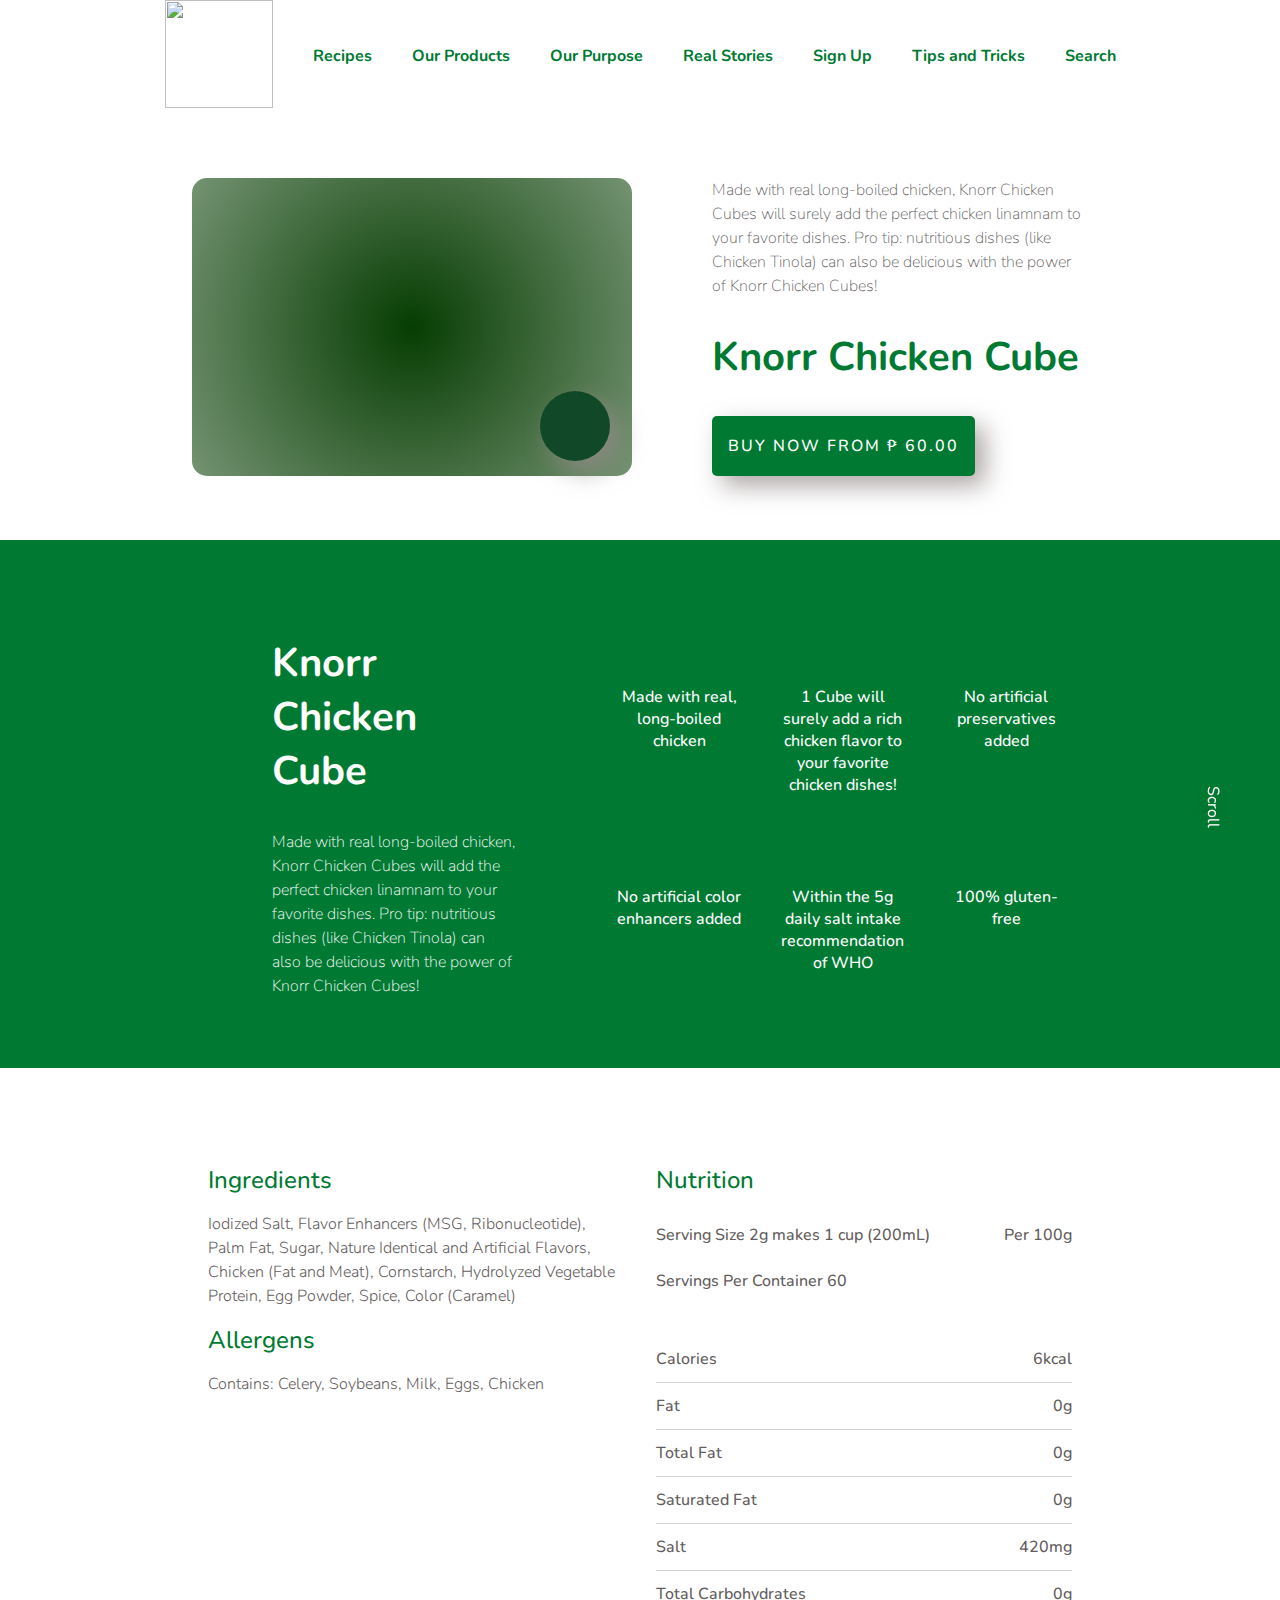
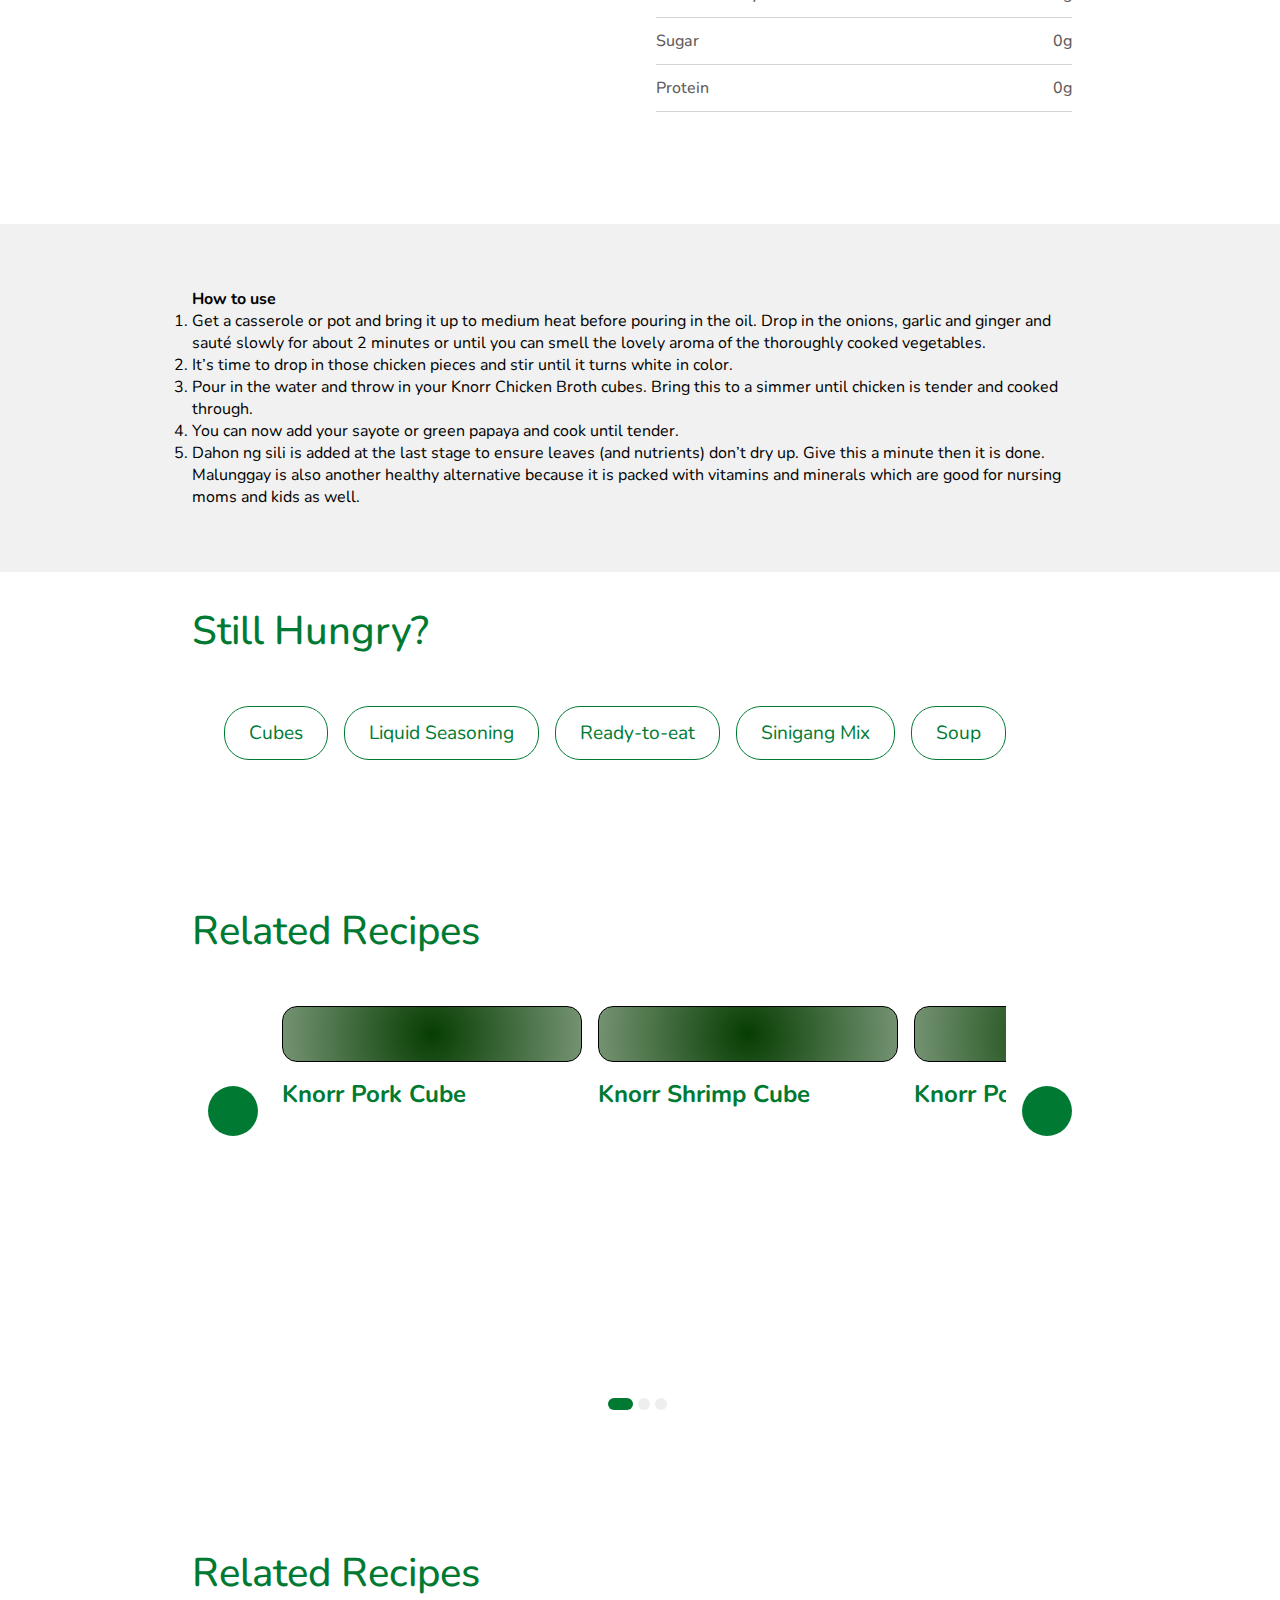
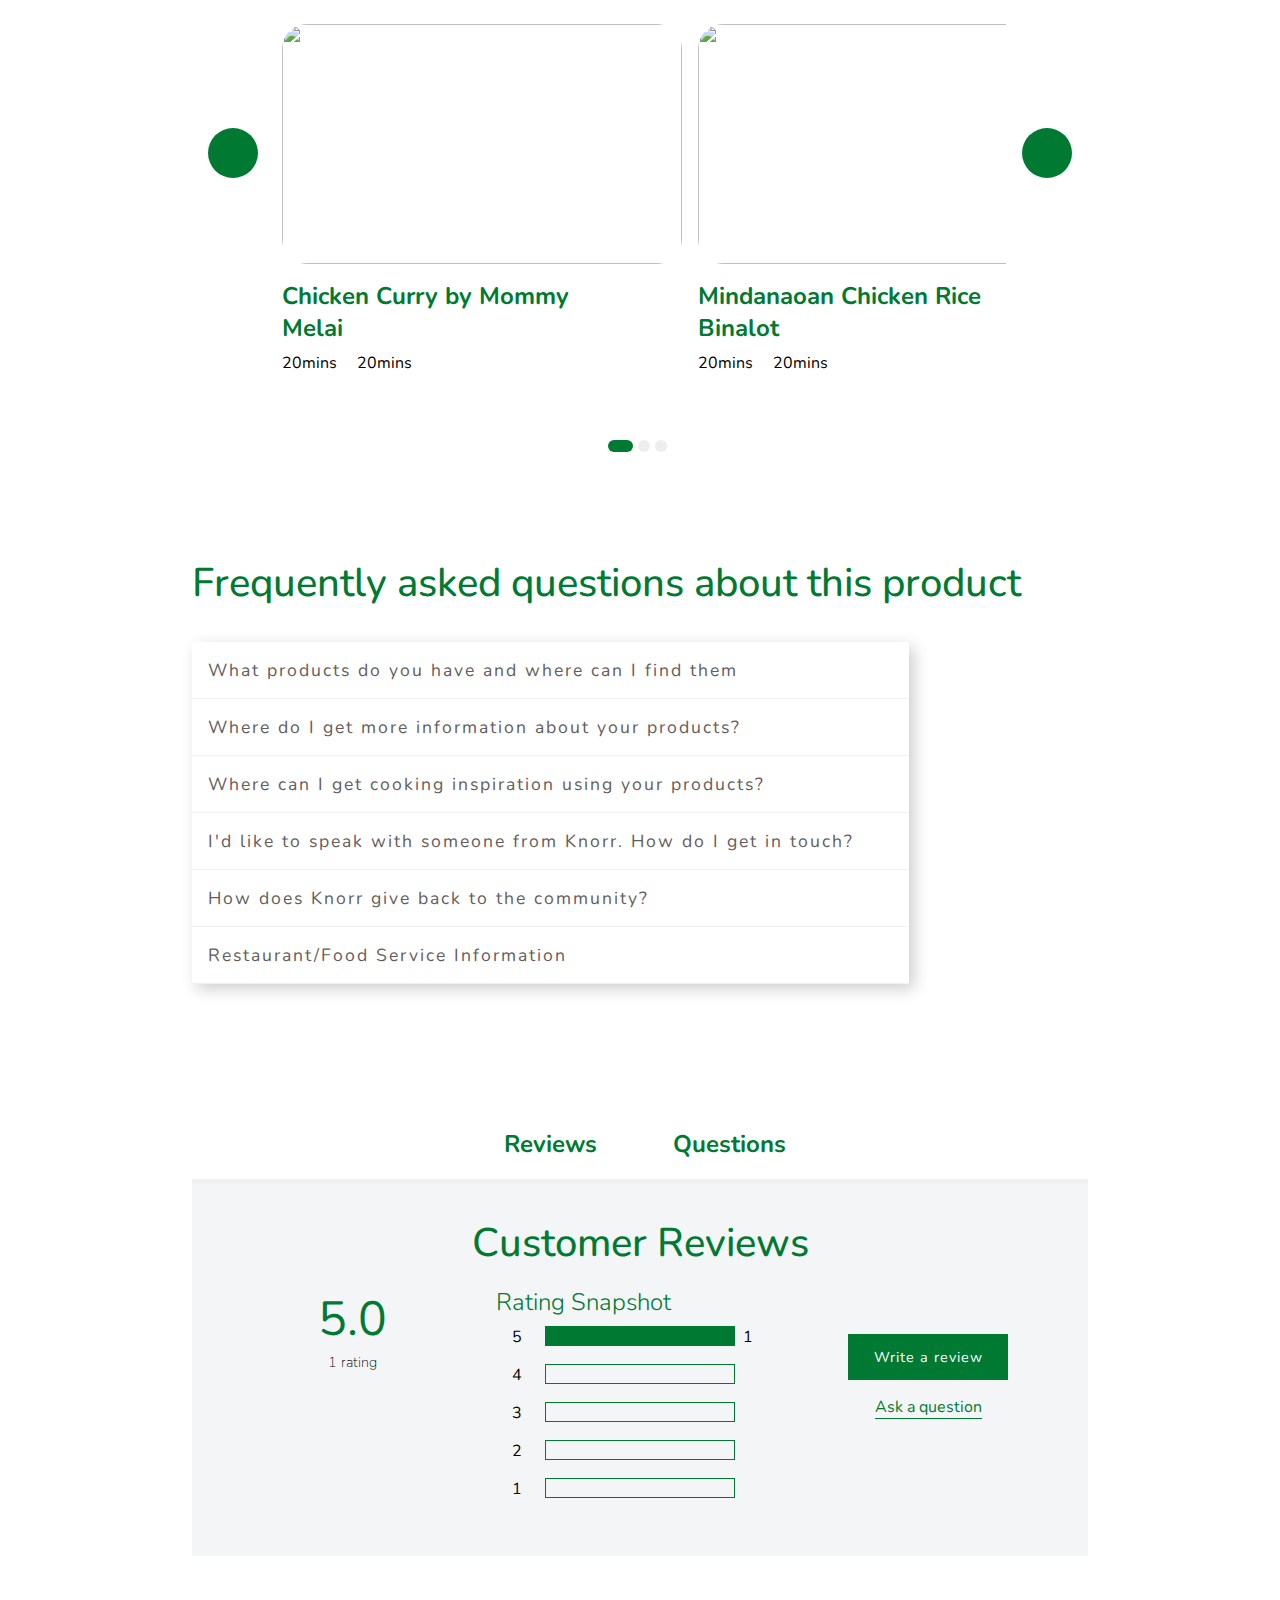
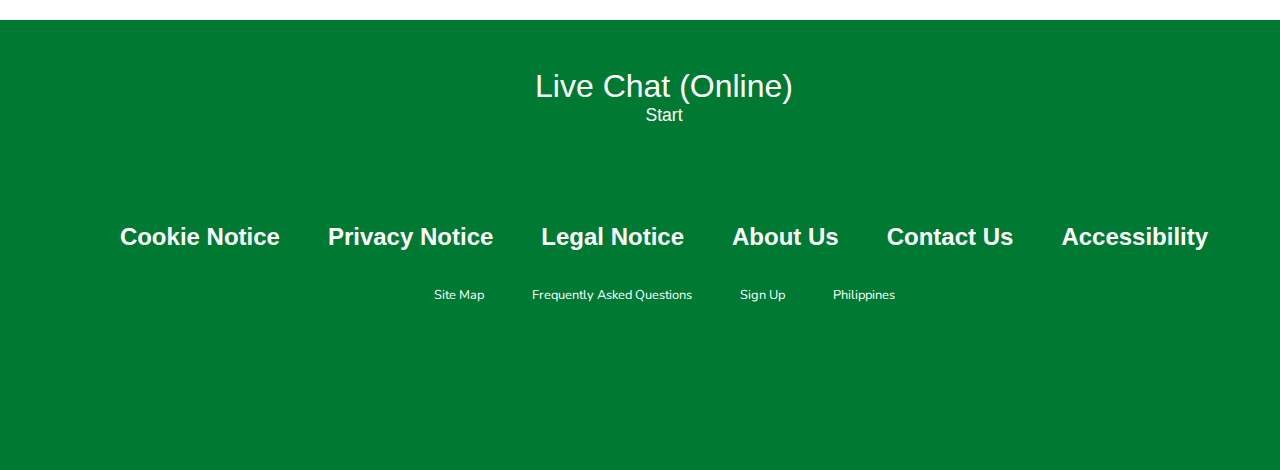
==== Knorr-Website/pages/product-detail.html @ 88bb6879 "Created the knorr chicken cube product detail page" ====
<!DOCTYPE html>
<html lang="en">
    <head>
        <meta charset="UTF-8">
        <meta http-equiv="X-UA-Compatible" content="IE=edge">
        <meta name="viewport" content="width=device-width, initial-scale=1.0">
        <title>Knorr | Home</title>
    
        <!-- Google Fonts -->
        <link rel="preconnect" href="https://fonts.googleapis.com">
        <link rel="preconnect" href="https://fonts.gstatic.com" crossorigin>
        <!-- <link href="https://fonts.googleapis.com/css2?family=Comfortaa:wght@300;400;500;600;700&display=swap" rel="stylesheet">
        <link href="https://fonts.googleapis.com/css2?family=Mitr:wght@200;300;400;500;600;700&display=swap" rel="stylesheet"> -->
        <link href="https://fonts.googleapis.com/css2?family=Nunito:ital,wght@0,200;0,300;0,400;0,500;0,600;0,700;0,800;0,900;0,1000;1,200;1,300;1,400;1,500;1,600;1,700;1,800;1,900;1,1000&display=swap" rel="stylesheet">
        <!-- Font Awesome -->
        <link rel="stylesheet", href="https://cdnjs.cloudflare.com/ajax/libs/font-awesome/6.2.0/css/all.min.css", integrity="sha512-xh6O/CkQoPOWDdYTDqeRdPCVd1SpvCA9XXcUnZS2FmJNp1coAFzvtCN9BmamE+4aHK8yyUHUSCcJHgXloTyT2A==", crossorigin="anonymous", referrerpolicy="no-referrer">
        <!-- Main CSS -->
        <link rel="stylesheet" href="../assets/css/index.css">
    </head>
<body>
    <div class="global-navigation-wrapper">
        <div class="global-nav">
            <div class="">
                <a href="./index.html">
                <img class="global-nav__logo" src="../assets/images/knorr-logo.webp" alt="">
            </a>
            </div>
            <nav class="nav nav--green" id="nav">
                <ul class="nav__list">
                    <li class="nav__item"><a class="nav__link" href="#">Recipes <i class="fa fa-caret-down"></i></a>
                        <ul class="nav__list nav__list--sub">
                            <li class="nav__item nav__item--sub"><a class="nav__link" href="#">All Recipes</a></li>
                            <li class="nav__item nav__item--sub"><a class="nav__link" href="#">Ingredients</a></li>
                            <li class="nav__item nav__item--sub"><a class="nav__link" href="#">Cuisines</a></li>
                            <li class="nav__item nav__item--sub"><a class="nav__link" href="#">Time of Day</a></li>
                            <li class="nav__item nav__item--sub"><a class="nav__link" href="#">Meal Plans</a></li>
                        </ul>
                    </li>

                    <li class="nav__item"><a class="nav__link" href="./product.html">Our Products</a></li>
                    <li class="nav__item"><a class="nav__link" href="#">Our Purpose</a></li>
                    <li class="nav__item"><a class="nav__link" href="#">Real Stories</a></li>
                    <li class="nav__item"><a class="nav__link" href="#">Sign Up</a></li>
                    <li class="nav__item"><a class="nav__link" href="#">Tips and Tricks</a></li>
                    <li class="nav__item"><a class="nav__link" href="#">Search <i class="fas fa-search"></i></a></li>
                </ul>
            </nav>
        </div>
    </div>


    <div class="section">

        <div class="section__body">

            <div class="product-detail-container">
                <div class="product-detail__img-wrapper">
                    <img class="product-detail__img" src="../assets/images/products/chicken-cubes.webp" alt="">
                    
                    <div class="product-detail__icon-wrapper">
                        <i class="product-detail__icon fa fa-share"></i>
                    </div>
                </div>
    
                <div class="product-detail__details">
                    <p class="product-detail__description">Made with real long-boiled chicken, Knorr Chicken Cubes will surely add the perfect chicken linamnam to your favorite dishes. Pro tip: nutritious dishes (like Chicken Tinola) can also be delicious with the power of Knorr Chicken Cubes!</p>
                    <h3 class="product-detail__title product-detail__title--green">Knorr Chicken Cube</h3>
                    <button class="product-detail__buy">Buy Now from ₱ 60.00</button>
                </div>
            </div>

        </div>

    </div>


    <div class="section section--green">
        <div class="section__body">

            <div class="product-detail-container product-detail-container--green">
                <div class="product-detail__details">
                    <h3 class="product-detail__title">Knorr Chicken Cube</h3>
                    <p class="product-detail__description product-detail__description--white">Made with real long-boiled chicken, Knorr Chicken Cubes will add the perfect chicken linamnam to your favorite dishes. Pro tip: nutritious dishes (like Chicken Tinola) can also be delicious with the power of Knorr Chicken Cubes!</p>
                </div>

                <div class="product-detail__details--more">
                    <div class="product-detail__icon-card-container">

                        <div class="icon-card">
                            <div class="icon-card__icon-wrapper">
                                <i class="icon-card__icon fa fa-share"></i>
                            </div>
                            <div class="icon-card__description-wrapper">
                                <p class="icon-card__description">Made with real, long-boiled chicken</p>
                            </div>
                        </div>

                        <div class="icon-card">
                            <div class="icon-card__icon-wrapper">
                                <i class="icon-card__icon fa fa-share"></i>
                            </div>
                            <div class="icon-card__description-wrapper">
                                <p class="icon-card__description">1 Cube will surely add a rich chicken flavor to your favorite chicken dishes!</p>
                            </div>
                        </div>

                        <div class="icon-card">
                            <div class="icon-card__icon-wrapper">
                                <i class="icon-card__icon fa fa-share"></i>
                            </div>
                            <div class="icon-card__description-wrapper">
                                <p class="icon-card__description">No artificial preservatives added</p>
                            </div>
                        </div>

                    </div>


                    <div class="product-detail__icon-card-container">

                        <div class="icon-card">
                            <div class="icon-card__icon-wrapper">
                                <i class="icon-card__icon fa fa-share"></i>
                            </div>
                            <div class="icon-card__description-wrapper">
                                <p class="icon-card__description">No artificial color enhancers added</p>
                            </div>
                        </div>

                        <div class="icon-card">
                            <div class="icon-card__icon-wrapper">
                                <i class="icon-card__icon fa fa-share"></i>
                            </div>
                            <div class="icon-card__description-wrapper">
                                <p class="icon-card__description">Within the 5g daily salt intake recommendation of WHO</p>
                            </div>
                        </div>

                        <div class="icon-card">
                            <div class="icon-card__icon-wrapper">
                                <i class="icon-card__icon fa fa-share"></i>
                            </div>
                            <div class="icon-card__description-wrapper">
                                <p class="icon-card__description">100% gluten-free</p>
                            </div>
                        </div>

                    </div>
                </div>
            </div>

        </div>
    </div>


    <div class="section">
        <div class="section__body">
            <div class="product-detail-container">
                <div class="product-detail__nutrition">

                    <div class="nutrition-card">
                        <h4 class="nutrition-card__title">Ingredients</h4>
                        <p class="nutrition-card__description">
                            Iodized Salt, Flavor Enhancers (MSG, Ribonucleotide), Palm Fat, Sugar, Nature Identical and Artificial Flavors, Chicken (Fat and Meat), Cornstarch, Hydrolyzed Vegetable Protein, Egg Powder, Spice, Color (Caramel)
                        </p>
                      
                    </div>

                    <div class="nutrition-card">
                        <h4 class="nutrition-card__title">Allergens</h4>
                        <p class="nutrition-card__description">Contains: Celery, Soybeans, Milk, Eggs, Chicken</p>
                    </div>

                </div>

                <div class="product-detail__nutrition">
                    <h4 class="nutrition-table__title">Nutrition</h4>
                    <div class="nutrition-table">
                        <div class="row">
                            <div class="row__name">Serving Size 2g makes 1 cup (200mL)</div>
                            <div class="row__value">Per 100g</div>
                        </div>
                        <div class="row">
                            <div class="row__name">Servings Per Container 60</div>
                            <div class="row__value"></div>
                        </div>
                    </div>

                    <div class="nutrition-table nutrition-table--bordered">
                        <div class="row">
                            <div class="row__name">Calories</div>
                            <div class="row__value">6kcal</div>
                        </div>
                        <div class="row">
                            <div class="row__name">Fat</div>
                            <div class="row__value">0g</div>
                        </div>
                        <div class="row">
                            <div class="row__name">Total Fat</div>
                            <div class="row__value">0g</div>
                        </div>
                        <div class="row">
                            <div class="row__name">Saturated Fat</div>
                            <div class="row__value">0g</div>
                        </div>
                        <div class="row">
                            <div class="row__name">Salt</div>
                            <div class="row__value">420mg</div>
                        </div>
                        <div class="row">
                            <div class="row__name">Total Carbohydrates</div>
                            <div class="row__value">0g</div>
                        </div>
                        <div class="row">
                            <div class="row__name">Sugar</div>
                            <div class="row__value">0g</div>
                        </div>
                        <div class="row">
                            <div class="row__name">Protein</div>
                            <div class="row__value">0g</div>
                        </div>
                    </div>
                </div>
            </div>
        </div>
    </div>


    <div class="section section--gray">
        <div class="section__body">
            <div class="list-container">
                <h4 class="list__title">How to use</h4>
                <ol class="list__menu">
                    <li class="list__item">
                        <p>Get a casserole or pot and bring it up to medium heat before pouring in the oil. Drop in the onions, garlic and ginger and sauté slowly for about 2 minutes or until you can smell the lovely aroma of the thoroughly cooked vegetables.</p>
                    </li>
                    <li class="list__item"><p>It’s time to drop in those chicken pieces and stir until it turns white in color.</p></li>
                    <li class="list__item"><p>Pour in the water and throw in your Knorr Chicken Broth cubes. Bring this to a simmer until chicken is tender and cooked through.</p></li>
                    <li class="list__item"><p>You can now add your sayote or green papaya and cook until tender.</p></li>
                    <li class="list__item"><p> Dahon ng sili is added at the last stage to ensure leaves (and nutrients) don’t dry up. Give this a minute then it is done. Malunggay is also another healthy alternative because it is packed with vitamins and minerals which are good for nursing moms and kids as well.</p></li>
                </ol>
            </div>
        </div>
    </div>

    <div class="section">
        <h4 class="section__sub-title">Still Hungry?</h4>
        <div class="section__body">
            <div class="tag-container">
                <a class="tag" href="">Cubes</a>
                <a class="tag" href="">Liquid Seasoning</a>
                <a class="tag" href="">Ready-to-eat</a>
                <a class="tag" href="">Sinigang Mix</a>
                <a class="tag" href="">Soup</a>
            </div>
        </div>
    </div>




    <div class="section">
        <div class="section__body">
            <h3 class="section__sub-title">Related Recipes</h3>

            <div class="carousel">
                <div class="carousel__wrapper">
                    <div class="carousel__nav"> <button><i class="fa fa-angle-left"></i></button> </div>
                    <div class="carousel__body">

                        <div class="card card--product">
                            <div class="card--product__head">
                                <img class="card--product__img" src="../assets/images/products/pork-cubes.webp" alt="">
                            </div>
        
                            <div class="card__body">
                                <h4 class="card__title">Knorr Pork Cube</h4>
                            </div>
                        </div>

                        <div class="card card--product">
                            <div class="card--product__head">
                                <img class="card--product__img" src="../assets/images/products/shrimp-cubes.webp" alt="">
                            </div>
        
                            <div class="card__body">
                                <h4 class="card__title">Knorr Shrimp Cube</h4>
                            </div>
                        </div>


                        <div class="card card--product">
                            <div class="card--product__head">
                                <img class="card--product__img" src="../assets/images/products/beef-cubes.webp" alt="">
                            </div>
        
                            <div class="card__body">
                                <h4 class="card__title">Knorr Pork Cube</h4>
                            </div>
                        </div>

                        <div class="card card--product">
                            <div class="card--product__head">
                                <img class="card--product__img" src="../assets/images/products/pork-cubes.webp" alt="">
                            </div>
        
                            <div class="card__body">
                                <h4 class="card__title">Knorr Beef Cube</h4>
                            </div>
                        </div>

                        <div class="card card--product">
                            <div class="card--product__head">
                                <img class="card--product__img" src="../assets/images/products/sinigang-sampaloc.webp" alt="">
                            </div>
        
                            <div class="card__body">
                                <h4 class="card__title">Knorr Pork Cube</h4>
                            </div>
                        </div>

                        

                        


    
                    </div>
                    <div class="carousel__nav"> <button><i class="fa fa-angle-right"></i></button> </div>
                </div>
                <div class="carousel__indicator">
                    <span class="circle circle--active"></span>
                    <span class="circle"></span>
                    <span class="circle"></span>
                </div>
            </div>
        </div>
    </div>


    <div class="section">
        <div class="section__body">
            <h3 class="section__sub-title">Related Recipes</h3>

            <div class="carousel">
                <div class="carousel__wrapper">
                    <div class="carousel__nav"> <button><i class="fa fa-angle-left"></i></button> </div>
                    <div class="carousel__body">
    
                        <div class="card">
                            <div class="card__head">
                                <img class="card__img" src="../assets/images/recipes/curry.webp" alt="">
                            </div>
                            <div class="card__body">
                                <h4 class="card__title">Chicken Curry by Mommy Melai</h4>
                                <div class="card__info">
                                    <span class="card__spn"><i class="fa fa-regular fa-clock"></i> 20mins</span>
                                    <span class="card__spn"><i class="fa fa-regular fa-clock"></i> 20mins</span>
                                </div>
                            </div>
                        </div>

                        <div class="card">
                            <div class="card__head">
                                <img class="card__img" src="../assets/images/recipes/chicken-rice-binalot.webp" alt="">
                            </div>
                            <div class="card__body">
                                <h4 class="card__title">Mindanaoan Chicken Rice Binalot</h4>
                                <div class="card__info">
                                    <span class="card__spn"><i class="fa fa-regular fa-clock"></i> 20mins</span>
                                    <span class="card__spn"><i class="fa fa-regular fa-clock"></i> 20mins</span>
                                </div>
                            </div>
                        </div>

                        <div class="card">
                            <div class="card__head">
                                <img class="card__img" src="../assets/images/recipes/chicken-karekare.webp" alt="">
                            </div>
                            <div class="card__body">
                                <h4 class="card__title">Coconut Chicken Kare-Kare</h4>
                                <div class="card__info">
                                    <span class="card__spn"><i class="fa fa-regular fa-clock"></i> 20mins</span>
                                    <span class="card__spn"><i class="fa fa-regular fa-clock"></i> 20mins</span>
                                </div>
                            </div>
                        </div>

                        <div class="card">
                            <div class="card__head">
                                <img class="card__img" src="../assets/images/recipes/spicy-tinola.webp" alt="">
                            </div>
                            <div class="card__body">
                                <h4 class="card__title">Spicy Tinola</h4>
                                <div class="card__info">
                                    <span class="card__spn"><i class="fa fa-regular fa-clock"></i> 20mins</span>
                                    <span class="card__spn"><i class="fa fa-regular fa-clock"></i> 20mins</span>
                                </div>
                            </div>
                        </div>
    
                    </div>
                    <div class="carousel__nav"> <button><i class="fa fa-angle-right"></i></button> </div>
                </div>
                <div class="carousel__indicator">
                    <span class="circle circle--active"></span>
                    <span class="circle"></span>
                    <span class="circle"></span>
                </div>
            </div>
        </div>
    </div>


    <div class="section">
        <h4 class="section__sub-title">Frequently asked questions about this product</h3>
        <div class="section__body">

            <div class="accordion-wrapper">

                <div class="accordion">
                    <div class="accordion__item">
                        <button class="accordion__button">
                            <span class="opener accordion__label">What products do you have and where can I find them</span>
                            <span class="opener accordion__icon"><i class=" fa fa-angle-right"></i></span>
                        </button>
                        <div class="accordion__panel">
                            <p class="accordion__text">Knorr has been helping moms cook the most delicious dishes for the family for over 50 years, with different products that have become part of Filipino tradition. Our products (Knorr Broth Cubes, Knorr Sinigang Mix, Knorr Soups, Knorr Liquid Seasoning, and Knorr Hot Meals) are widely distributed nationwide and should be available in stores nearest you.</p>
                        </div>
                    </div>

                    <div class="accordion__item">
                        <button class="accordion__button">
                            <span class="opener accordion__label">Where do I get more information about your products?</span>
                            <span class="opener accordion__icon"><i class=" fa fa-angle-right"></i></span>
                        </button>
                        <div class="accordion__panel">
                            <p class="accordion__text">You may visit Knorr Products to learn more about our products and how we make them.</p>
                        </div>
                    </div>

                    <div class="accordion__item">
                        <button class="accordion__button">
                            <span class="opener accordion__label">Where can I get cooking inspiration using your products?</span>
                            <span class="opener accordion__icon"><i class=" fa fa-angle-right"></i></span>
                        </button>
                        <div class="accordion__panel">
                            <p class="accordion__text">
                                We are happy to share with you over 1,000 recipes, made more delicious with Knorr, accessible through our Recipes page.</p>
                        </div>
                    </div>

                    <div class="accordion__item">
                        <button class="accordion__button">
                            <span class="opener accordion__label">I'd like to speak with someone from Knorr. How do I get in touch?</span>
                            <span class="opener accordion__icon"><i class=" fa fa-angle-right"></i></span>
                        </button>
                        <div class="accordion__panel">
                            <p class="accordion__text">
                                You may chat with us through our official Facebook page (facebook.com/KnorrPhilippines) or you may send us a message through our website. Should you wish to speak with our customer service representatives, you may call the Knorr Consumer Engagement Center at (02)8588-8800 or toll-free 1-800-10-564-7258.</p>
                        </div>
                    </div>

                    <div class="accordion__item">
                        <button class="accordion__button">
                            <span class="opener accordion__label">How does Knorr give back to the community?</span>
                            <span class="opener accordion__icon"><i class=" fa fa-angle-right"></i></span>
                        </button>
                        <div class="accordion__panel">
                            <p class="accordion__text">Knorr believes that every child should be given the chance to reach their fullpotential. However, the lack of access to a proper and balanced diet can hinder their chances. With that, for over 20 years, the Knorr Lutong Nanay Nutrition Program has been educating communities about nutrition. For more details, you may visit Lutong Nanay</p>
                        </div>
                    </div>

                    <div class="accordion__item">
                        <button class="accordion__button">
                            <span class="opener accordion__label">Restaurant/Food Service Information</span>
                            <span class="opener accordion__icon"><i class=" fa fa-angle-right"></i></span>
                        </button>
                        <div class="accordion__panel">
                            <p class="accordion__text">Restaurant and food service business owners may contact Unilever Food Solutions for more information.</p>
                        </div>
                    </div>

                </div>

            </div>

        </div>
    </div>

    <div class="section">

        <div class="section__body">

            <div class="tab-wrapper">

                <div class="tabs">
                    <div class="tab__head">
                        <button class="tab__button" onclick="showPanel(0)">Reviews</button>
                        <button class="tab__button" onclick="showPanel(1)">Questions</button>
                    </div>
                    <div class="tab__body">
                        <div class="tab__panel tab__panel--review tab__panel--active">
                            <h3 class="tab__panel__title">Customer Reviews</h3>
                            <div class="tab__panel--review__row">
                                <div class="tab__panel--review__col">
                                    <div class="review-rating">
                                        <span class="review-rating__number">5.0</span>
                                            <div class="review-rating__stars">
                                                <i class="fa fa-star"></i>
                                                <i class="fa fa-star"></i>
                                                <i class="fa fa-star"></i>
                                                <i class="fa fa-star"></i>
                                                <i class="fa fa-star"></i>
                                            </div>
                                        <span class="review-rating__count">1 rating</span>
                                    </div>
                                </div>

                                <div class="tab__panel--review__col">
                                    <div class="rating-snapshot">
                                        <h3 class="rating-snapshot__title">Rating Snapshot</h3>
                                        <div class="rating-snapshot__row">
                                            <span class="rating-snapshot__label">5 <i class="fa fa-star"></i></span>
                                            <div class="rating-snapshot__bar">
                                                <div class="rating-snapshot__fill rating-snapshot__fill--100"></div>
                                            </div>
                                            <span class="rating-snapshot__value">1</span>
                                        </div>

                                        <div class="rating-snapshot__row">
                                            <span class="rating-snapshot__label">4 <i class="fa fa-star"></i></span>
                                            <div class="rating-snapshot__bar">
                                                <div class="rating-snapshot__fill"></div>
                                            </div>
                                            <span class="rating-snapshot__value"></span>
                                        </div>

                                        <div class="rating-snapshot__row">
                                            <span class="rating-snapshot__label">3 <i class="fa fa-star"></i></span>
                                            <div class="rating-snapshot__bar">
                                                <div class="rating-snapshot__fill"></div>
                                            </div>
                                            <span class="rating-snapshot__value"></span>
                                        </div>

                                        <div class="rating-snapshot__row">
                                            <span class="rating-snapshot__label">2 <i class="fa fa-star"></i></span>
                                            <div class="rating-snapshot__bar">
                                                <div class="rating-snapshot__fill"></div>
                                            </div>
                                            <span class="rating-snapshot__value"></span>
                                        </div>

                                        <div class="rating-snapshot__row">
                                            <span class="rating-snapshot__label">1 <i class="fa fa-star"></i></span>
                                            <div class="rating-snapshot__bar">
                                                <div class="rating-snapshot__fill"></div>
                                            </div>
                                            <span class="rating-snapshot__value"></span>
                                        </div>
                                    </div>
                                </div>

                                <div class="tab__panel--review__col">
                                    <div class="review-btn-group">
                                        <button class="review-btn">Write a review</button>
                                        <a class="review-link"href="">Ask a question</a>
                                    </div>
                                </div>
                            </div>
                        </div>

                        <div class="tab__panel ">
                            <h3 class="tab__panel__title">Be the first to ask a Question</h3>
                            <div class="tab__panel--review__col">
                                <div class="review-btn-group">
                                    <button class="review-btn">Write a review</button>
                                    <a class="review-link"href="">Ask a question</a>
                                </div>
                            </div>
                        </div>
                    </div>
                </div>
                
            </div>

        </div>
    </div>



    
    




        <a class="scroll" href="#nav"><i class="fa fa-arrow-left"></i> <span>Scroll</span></a>
  

    <footer class="footer">
        <div class="footer__container">
            <ul class="list list--chat">
                <li class="list__item"><a class="list__link" href="">Live Chat (Online)</i></a></li>
                <li class="list__item"><a class="list__link start" href="">Start</a></li>

            </ul>
            <ul class="list list--social">
                <li class="list__item"><a class="list__link" href=""><i class="fa-brands fa-facebook"></i></a></li>
                <li class="list__item"><a class="list__link" href=""><i class="fa-brands fa-twitter"></i></a></li>
                <li class="list__item"><a class="list__link" href=""><i class="fa-brands fa-instagram"></i></a></li>
            </ul>

            <ul class="list list--notice">
                <li class="list__item"><a class="list__link" href="">Cookie Notice</a></li>
                <li class="list__item"><a class="list__link" href="">Privacy Notice</a></li>
                <li class="list__item"><a class="list__link" href="">Legal Notice</a></li>
                <li class="list__item"><a class="list__link" href="">About Us</a></li>
                <li class="list__item"><a class="list__link" href="">Contact Us</a></li>
                <li class="list__item"><a class="list__link" href="">Accessibility</a></li>
            </ul>

            <ul class="list list--others">
                <li class="list__item"><a class="list__link" href="">Site Map</a></li>
                <li class="list__item"><a class="list__link" href="">Frequently Asked Questions</a></li>
                <li class="list__item"><a class="list__link" href="">Sign Up</a></li>
                <li class="list__item"><a class="list__link" href="">Philippines <i class="fa fa-external-link-alt"></i></a></li>
            </ul>
        </div>
    </footer>

    <div class="review-modal">
        <div class="review-modal__container">
            <div class="review-modal__head">
                <h3 class="review-modal__title">Tells us what you think</h3>
                <button class="review-modal__close"><i class="fa fa-close"></i></button>
            </div>

            <div class="review-modal__body">

                <div class="review-modal__row">
                    <div class="review-modal__col">
                        <h4 class="review-modal__name">Knorr Chicken Cube</h4>
                        <img class="review-modal__img" src="../assets/images/products/chicken-cubes.webp" alt="">
                    </div>

                    <div class="review-modal__col">

                            <div class="review-modal__form-control review-modal__form-control--col">
                                <label for="">Your Nickname</label>
                                <input type="text">
                            </div>

                            <div class="review-modal__form-control review-modal__form-control--col">
                                <label for="">Your Email</label>
                                <input type="text">
                            </div>

          
                    </div>
                </div>

                <div class="review-modal__row">
                    <div class="review-modal__col">

                        <div class="review-modal__form-control">
                            <label for="">Review Title</label>
                            <input type="text">
                        </div>

                        <div class="review-modal__form-control">
                            <label for="">Your Review</label>
                            <textarea name="" id="" cols="30" rows="10"></textarea>
                        </div>

                        <div class="review-modal__form-control">
                            <label for="">Add Photo</label>
                            <input type="file">
                        </div>
      
                    </div>
                </div>

                <div class="review-modal__row">
                    <div class="review-modal__col">
                        <div class="terms">
                            <input type="checkbox">
                            <label class="terms__text"for="">Yes I agree to the terms and condition</label>
                            <p class="terms__text">Please read our Privacy and Cookie notices to understand how we use your personal data.
                            
                            </p>
                            <p class="terms__text">    I confirm that I am over 18 years old.</p>
                        </div>
                        

                        <button class="review-modal__submit">Submit Review</button>
                    </div>
                </div>

            </div>
        </div>
    </div>
    
    <script src="./js/product/carousel.js"></script>
    <script src="../assets/js/components/product-detail/faqs.js"></script>
    <script src="../assets/js/components/product-detail/tabs.js"></script>
    <script src="../assets/js/components/product-detail/review-modal.js"></script>
</body>
</html>
---- Knorr-Website/assets/css/index.css ----
* {
  -webkit-box-sizing: border-box;
          box-sizing: border-box;
  padding: 0;
  margin: 0;
  font-family: 'Nunito', sans-serif;
}

html {
  scroll-behavior: smooth;
}

.section {
  width: 100%;
  padding: 2rem 15vw 2rem 15vw;
  display: -webkit-box;
  display: -ms-flexbox;
  display: flex;
  -webkit-box-orient: vertical;
  -webkit-box-direction: normal;
      -ms-flex-direction: column;
          flex-direction: column;
  -webkit-box-pack: start;
      -ms-flex-pack: start;
          justify-content: flex-start;
  -webkit-box-align: start;
      -ms-flex-align: start;
          align-items: flex-start;
}

.section--centered {
  -webkit-box-pack: center;
      -ms-flex-pack: center;
          justify-content: center;
  -webkit-box-align: center;
      -ms-flex-align: center;
          align-items: center;
}

.section--green {
  background-color: #007a33;
}

.section--gray {
  background-color: #f1f1f1;
}

.section__title {
  color: #007a33;
  font-size: 3rem;
  font-weight: bolder;
  padding: 1rem 0;
}

.section__sub-title {
  font-weight: 500;
  color: #007a33;
  font-size: 2.5rem;
}

.section__description {
  padding: .5rem 0;
  color: #645d5d;
}

.section__search {
  margin: 1em 0;
  display: -webkit-box;
  display: -ms-flexbox;
  display: flex;
  -webkit-box-shadow: 5px;
          box-shadow: 5px;
  width: 40%;
  -webkit-box-shadow: 10px 10px 25px 0px rgba(148, 138, 138, 0.75);
          box-shadow: 10px 10px 25px 0px rgba(148, 138, 138, 0.75);
  border-radius: 5px;
}

.section__search:has(input) {
  border: 5px solid black;
}

.section__search .icon {
  padding: 1.2rem;
  font-size: 2rem;
}

.section__search .icon--left {
  color: #ffcf76;
  background-color: #ffffff;
  border-radius: 5px;
}

.section__search .icon--right {
  color: #ffffff;
  background-color: #007a33;
  border-radius: 0 5px 5px 0;
}

.section__search input {
  width: 100%;
  border: none;
  font-size: 1.5rem;
  padding: 1rem;
  outline: none;
}

.section__search input:focus {
  -webkit-box-shadow: 10px 10px 25px 0px rgba(74, 204, 87, 0.75);
          box-shadow: 10px 10px 25px 0px rgba(74, 204, 87, 0.75);
}

.section__body {
  width: 100%;
  height: 100%;
  padding: 2rem 0;
  display: -webkit-box;
  display: -ms-flexbox;
  display: flex;
  -ms-flex-wrap: wrap;
      flex-wrap: wrap;
  -webkit-box-orient: horizontal;
  -webkit-box-direction: normal;
      -ms-flex-direction: row;
          flex-direction: row;
  -webkit-box-pack: inherit;
      -ms-flex-pack: inherit;
          justify-content: inherit;
  -webkit-box-align: inherit;
      -ms-flex-align: inherit;
          align-items: inherit;
}

.global-nav {
  display: -webkit-box;
  display: -ms-flexbox;
  display: flex;
  -webkit-box-pack: center;
      -ms-flex-pack: center;
          justify-content: center;
  -webkit-box-align: center;
      -ms-flex-align: center;
          align-items: center;
}

.global-nav__logo {
  width: 108px;
  height: 108px;
}

.nav {
  z-index: 999;
  color: #ffffff;
}

.nav--green {
  color: #007a33;
}

.nav__list {
  display: -webkit-box;
  display: -ms-flexbox;
  display: flex;
  list-style-type: none;
}

.nav__list--sub {
  opacity: 0;
  visibility: hidden;
  -webkit-transition: all 0.4s ease;
  transition: all 0.4s ease;
  display: block;
  background-color: #007a33;
  border: 1px solid #007a33;
  position: absolute;
  margin-top: 1rem;
  margin-left: -1.5rem;
  padding: 1.5rem;
  border-radius: 5px;
}

.nav__item {
  font-weight: bold;
  margin-left: 2.5rem;
  border-bottom: 2px solid transparent;
}

.nav__item:hover > ul {
  opacity: 1;
  visibility: visible;
}

.nav__item:hover > a > i {
  -webkit-transition: all 1s;
  transition: all 1s;
  -webkit-transform: rotate(-180deg);
          transform: rotate(-180deg);
}

.nav__item--sub {
  color: #ffffff;
  margin-top: 1rem;
  margin-left: 0;
}

.nav__link {
  text-decoration: none;
  color: inherit;
  font-size: 1rem;
  line-height: 1.5rem;
}

.nav__link:hover {
  border-bottom: 2px solid #ffffff;
}

.footer {
  height: 50vh;
  background-color: #007a33;
}

.footer__container {
  display: -webkit-box;
  display: -ms-flexbox;
  display: flex;
  -webkit-box-orient: vertical;
  -webkit-box-direction: normal;
      -ms-flex-direction: column;
          flex-direction: column;
  -webkit-box-pack: center;
      -ms-flex-pack: center;
          justify-content: center;
}

.footer__container .list {
  display: -webkit-box;
  display: -ms-flexbox;
  display: flex;
  -webkit-box-orient: horizontal;
  -webkit-box-direction: normal;
      -ms-flex-direction: row;
          flex-direction: row;
  -webkit-box-pack: center;
      -ms-flex-pack: center;
          justify-content: center;
  padding: 1rem 1rem;
}

.footer__container .list .list__item {
  list-style-type: none;
  margin-left: 3rem;
}

.footer__container .list .list__link {
  color: #ffffff;
  text-decoration: none;
}

.footer__container .list--chat {
  padding: 3rem 1rem;
  -webkit-box-orient: vertical;
  -webkit-box-direction: normal;
      -ms-flex-direction: column;
          flex-direction: column;
  -webkit-box-align: center;
      -ms-flex-align: center;
          align-items: center;
}

.footer__container .list--chat .list__link {
  font-family: 'Mitr', sans-serif;
  font-size: 2rem;
  font-weight: 500;
}

.footer__container .list--chat .list__link.start {
  font-size: 1.1rem;
  font-weight: 300;
}

.footer__container .list--social .list__link {
  font-size: 3rem;
}

.footer__container .list--notice .list__link {
  font-family: 'Gill Sans', 'Gill Sans MT', Calibri, 'Trebuchet MS', sans-serif;
  font-size: 1.5rem;
  font-weight: 600;
}

.footer__container .list--others .list__link {
  font-size: .8rem;
}

.scroll {
  text-decoration: none;
  z-index: 99;
  position: fixed;
  bottom: 10%;
  right: 3%;
  -webkit-transform: rotate(90deg);
          transform: rotate(90deg);
  display: -webkit-box;
  display: -ms-flexbox;
  display: flex;
  color: #ffffff;
  text-shadow: 1px 1px 2px #007a33, 0 0 1em #007a33;
}

.scroll i {
  -webkit-transition: all .2s ease-in;
  transition: all .2s ease-in;
}

.scroll span {
  margin-left: 1rem;
}

.scroll:hover {
  cursor: pointer;
}

.scroll:hover > i {
  -webkit-transform: scale(1.5);
          transform: scale(1.5);
}

.hero {
  height: 80vh;
  background-color: #007a33;
  background-image: url("../images/knorr-bg1.webp");
  background-size: cover;
  background-position: center;
}

.hero__overlay {
  height: 100%;
  width: 100%;
  background: #46a647;
  background: -webkit-gradient(linear, left bottom, left top, from(rgba(70, 166, 71, 0)), color-stop(52%, rgba(223, 177, 177, 0)), to(#063d02));
  background: linear-gradient(0deg, rgba(70, 166, 71, 0) 0%, rgba(223, 177, 177, 0) 52%, #063d02 100%);
}

.page-listing-card {
  position: relative;
  margin-right: 1em;
  -webkit-box-flex: 1;
      -ms-flex-positive: 1;
          flex-grow: 1;
  width: 15vw;
}

.page-listing-card__img {
  border-radius: 10% 10% 0% 0%;
  width: 100%;
  height: 100%;
}

.page-listing-card__title {
  position: absolute;
  bottom: 0;
  left: 0;
  padding: 0 0 1em 1em;
  color: #ffffff;
}

.recipe-card-gallery {
  height: 100%;
  width: 100%;
  display: -webkit-box;
  display: -ms-flexbox;
  display: flex;
  -ms-flex-wrap: wrap;
      flex-wrap: wrap;
}

.recipe-card-gallery .recipe-card {
  margin-right: 1em;
  -webkit-box-shadow: 0 4px 8px 0 rgba(0, 0, 0, 0.2);
          box-shadow: 0 4px 8px 0 rgba(0, 0, 0, 0.2);
  width: 15vw;
  -webkit-box-flex: 1;
      -ms-flex: 1;
          flex: 1;
  height: auto;
  color: green;
}

.recipe-card-gallery .recipe-card--green {
  background: #063d02;
  background: radial-gradient(circle, #063d02 0%, rgba(6, 61, 2, 0.55646) 100%);
  color: #ffffff;
}

.recipe-card-gallery .recipe-card__head {
  width: 100%;
  height: 60%;
}

.recipe-card-gallery .recipe-card__head--green {
  padding: 1rem 1.5rem;
  padding-top: 2rem;
  height: 75%;
}

.recipe-card-gallery .recipe-card__img {
  width: 100%;
  height: 100%;
}

.recipe-card-gallery .recipe-card__body {
  height: 40%;
  width: 100%;
  padding: 1rem .5rem 0 1rem;
}

.recipe-card-gallery .recipe-card__title {
  font-weight: 500;
  color: inherit;
  font-size: 1.4rem;
  line-height: 1.4rem;
  height: 20%;
}

.recipe-card-gallery .recipe-card__info {
  padding-top: 1.5rem;
  height: 20%;
  margin-top: 1em;
  color: #645d5d;
}

.recipe-card-gallery .recipe-card__info :not(:first-child) {
  margin-left: 1em;
}

.section-story {
  display: -webkit-box;
  display: -ms-flexbox;
  display: flex;
  -webkit-box-orient: vertical;
  -webkit-box-direction: normal;
      -ms-flex-direction: column;
          flex-direction: column;
  -webkit-box-pack: center;
      -ms-flex-pack: center;
          justify-content: center;
  -webkit-box-align: center;
      -ms-flex-align: center;
          align-items: center;
  padding-bottom: 2rem;
}

.section-story__cta {
  width: 100%;
  border: 0;
  margin-top: .5rem;
  -webkit-box-shadow: 10px 10px 25px 0px rgba(148, 138, 138, 0.75);
          box-shadow: 10px 10px 25px 0px rgba(148, 138, 138, 0.75);
  padding: 1rem 2.5rem;
  font-size: 1rem;
  background-color: #007a33;
  color: #ffffff;
}

.section-story__title {
  margin: 2rem 0;
  color: #007a33;
  font-size: 3rem;
  padding: 0.5rem 1rem;
  border-bottom: 3px solid #007a33;
  padding-bottom: .5rem;
}

.section-story__description {
  display: -webkit-box;
  display: -ms-flexbox;
  display: flex;
  -webkit-box-orient: vertical;
  -webkit-box-direction: normal;
      -ms-flex-direction: column;
          flex-direction: column;
  -webkit-box-pack: center;
      -ms-flex-pack: center;
          justify-content: center;
  padding: 0 .5rem 3rem .5rem;
  -webkit-box-align: center;
      -ms-flex-align: center;
          align-items: center;
}

.section-story__description span {
  display: block;
}

.story-card-gallery {
  margin-top: 7rem;
  display: -webkit-box;
  display: -ms-flexbox;
  display: flex;
  -webkit-box-orient: vertical;
  -webkit-box-direction: normal;
      -ms-flex-direction: column;
          flex-direction: column;
}

.story-card-gallery .row {
  display: -webkit-box;
  display: -ms-flexbox;
  display: flex;
}

.story-card-gallery .row .col {
  margin-right: 2rem;
}

.story-card-gallery .row .col .story-card {
  height: 30vw;
  width: 30vw;
  position: relative;
  -webkit-box-shadow: 10px 10px 25px 0px rgba(148, 138, 138, 0.75);
          box-shadow: 10px 10px 25px 0px rgba(148, 138, 138, 0.75);
}

.story-card-gallery .row .col .story-card__img {
  height: 100%;
  width: 100%;
}

.story-card-gallery .row .col .story-card__title {
  color: #ffffff;
  font-size: 1rem;
  background-color: green;
  padding: 1rem;
  border-radius: 5px;
}

.story-card-gallery .row .col .story-card__body {
  position: absolute;
  bottom: 0;
  left: 0;
  padding: 1rem;
}

.story-card-gallery .row .col .story-card--left {
  margin-bottom: 25%;
  margin-top: -25%;
}

.story-card-gallery .row .col .story-card--last {
  position: relative;
  background-color: #ffffff;
}

.story-card-gallery .row .col .story-card--last .story-card__body {
  position: absolute;
  left: 50%;
  top: 50%;
  -webkit-transform: translate(-50%, -50%);
          transform: translate(-50%, -50%);
}

.story-card-gallery .row .col .story-card--right {
  margin-top: 25%;
}

.section-movement {
  background-color: #ffffff;
  color: #ffffff;
  width: 100%;
  padding-bottom: 2rem;
}

.hero-movement {
  position: relative;
  height: 70vh;
}

.hero-movement__overlay {
  position: absolute;
  top: 0;
  left: 0;
  z-index: 1;
  height: 100%;
  width: 100%;
  background: white;
  background: -webkit-gradient(linear, left bottom, left top, from(rgba(255, 255, 255, 0)), color-stop(52%, rgba(223, 177, 177, 0)), to(rgba(26, 164, 27, 0.713323)));
  background: linear-gradient(0deg, rgba(255, 255, 255, 0) 0%, rgba(223, 177, 177, 0) 52%, rgba(26, 164, 27, 0.713323) 100%);
}

.hero-movement__body {
  z-index: 2;
  position: absolute;
  top: 45%;
  left: 50%;
  -webkit-transform: translate(-50%, -50%);
          transform: translate(-50%, -50%);
  width: 90%;
  padding: 2rem 2rem;
  display: -webkit-box;
  display: -ms-flexbox;
  display: flex;
  -webkit-box-orient: vertical;
  -webkit-box-direction: normal;
      -ms-flex-direction: column;
          flex-direction: column;
  -webkit-box-align: center;
      -ms-flex-align: center;
          align-items: center;
  -webkit-box-pack: center;
      -ms-flex-pack: center;
          justify-content: center;
}

.hero-movement__title {
  padding: 2rem 5rem;
  font-size: 3.5rem;
  font-weight: bold;
}

.hero-movement__description {
  margin-top: .5rem;
  width: 70%;
  font-size: 1.1rem;
  text-align: center;
}

.hero-movement__img {
  padding: .5rem .5rem 0 .5rem;
  height: 100%;
  width: 100%;
  -webkit-filter: blur(8px);
          filter: blur(8px);
}

.hero-movement__cta {
  border: 0;
  margin-top: 2rem;
  -webkit-box-shadow: 10px 10px 25px 0px rgba(148, 138, 138, 0.75);
          box-shadow: 10px 10px 25px 0px rgba(148, 138, 138, 0.75);
  padding: 1.5rem 2.5rem;
  letter-spacing: 2px;
  font-weight: 900;
  font-size: 1rem;
  background-color: #007a33;
  color: #ffffff;
}

.section-nutri {
  padding: 1rem 0;
}

.hero-nutri {
  display: -webkit-box;
  display: -ms-flexbox;
  display: flex;
  -webkit-box-orient: vertical;
  -webkit-box-direction: normal;
      -ms-flex-direction: column;
          flex-direction: column;
  -webkit-box-align: center;
      -ms-flex-align: center;
          align-items: center;
  -webkit-box-pack: center;
      -ms-flex-pack: center;
          justify-content: center;
}

.hero-nutri__head {
  display: -webkit-box;
  display: -ms-flexbox;
  display: flex;
  -webkit-box-orient: vertical;
  -webkit-box-direction: normal;
      -ms-flex-direction: column;
          flex-direction: column;
  -webkit-box-pack: center;
      -ms-flex-pack: center;
          justify-content: center;
  -webkit-box-align: center;
      -ms-flex-align: center;
          align-items: center;
  padding: 1rem 20vw;
}

.hero-nutri__title {
  color: #007a33;
  font-size: 3rem;
  padding: 0.5rem 1rem;
  text-align: center;
}

.hero-nutri__description {
  padding: 0.5rem;
}

.hero-nutri__body {
  position: relative;
  width: 100%;
  background-color: #007a33;
}

.hero-nutri__body__overlay {
  height: 100%;
  width: 100%;
  position: absolute;
  top: 0;
  left: 0;
  background: #063d02;
  background: -webkit-gradient(linear, left bottom, left top, from(#063d02), color-stop(52%, rgba(223, 177, 177, 0)), to(rgba(6, 61, 2, 0)));
  background: linear-gradient(0deg, #063d02 0%, rgba(223, 177, 177, 0) 52%, rgba(6, 61, 2, 0) 100%);
}

.hero-nutri__img {
  width: 100%;
}

.section-product {
  margin-top: 3rem;
  margin-bottom: 3rem;
  display: -webkit-box;
  display: -ms-flexbox;
  display: flex;
  -webkit-box-orient: vertical;
  -webkit-box-direction: normal;
      -ms-flex-direction: column;
          flex-direction: column;
  -webkit-box-align: center;
      -ms-flex-align: center;
          align-items: center;
}

.section-product__title {
  color: #007a33;
  font-size: 3rem;
  text-align: center;
  border-bottom: 3px solid #007a33;
  padding-bottom: .5rem;
}

.product-card-container--flex::-webkit-scrollbar {
  display: none;
}

.product-card-container {
  width: 100%;
  height: 100%;
  display: -webkit-box;
  display: -ms-flexbox;
  display: flex;
  -webkit-box-pack: start;
      -ms-flex-pack: start;
          justify-content: flex-start;
  -webkit-box-align: start;
      -ms-flex-align: start;
          align-items: flex-start;
}

.product-card-container--flex {
  overflow-x: auto;
  scroll-behavior: smooth;
  padding: 2rem 0;
}

.product-card-container .product-card {
  margin-right: 1rem;
  width: 300px;
  height: 500px;
  display: -webkit-box;
  display: -ms-flexbox;
  display: flex;
  -webkit-box-orient: vertical;
  -webkit-box-direction: normal;
      -ms-flex-direction: column;
          flex-direction: column;
  -webkit-box-pack: center;
      -ms-flex-pack: center;
          justify-content: center;
  -webkit-box-align: center;
      -ms-flex-align: center;
          align-items: center;
}

.product-card-container .product-card--flex {
  -webkit-box-flex: 0;
      -ms-flex: 0 0 auto;
          flex: 0 0 auto;
}

.product-card-container .product-card__head {
  margin-top: 1.5rem;
  width: 100%;
  height: 60%;
  border-radius: 15px;
  background: #063d02;
  background: radial-gradient(circle, #063d02 0%, rgba(6, 61, 2, 0.55646) 100%);
  padding: 1rem 1.5rem 1rem 1.5rem;
  border: 1px solid black;
  -webkit-transition: all .5s;
  transition: all .5s;
}

.product-card-container .product-card__head:hover {
  -webkit-transition: all .5s;
  transition: all .5s;
  margin-top: 0;
  margin-bottom: 1.5rem;
}

.product-card-container .product-card__head--full {
  padding: 0;
}

.product-card-container .product-card__img {
  width: 100%;
}

.product-card-container .product-card__img--full {
  height: 100%;
  width: 100%;
  -o-object-fit: cover;
     object-fit: cover;
}

.product-card-container .product-card__body {
  width: 100%;
  height: 40%;
  margin-top: 2rem;
  padding-top: 2rem;
  display: block;
}

.product-card-container .product-card__title {
  color: #007a33;
  font-size: 1.5rem;
  width: 100%;
  height: 50%;
}

.product-card-container .product-card__cta {
  font-size: 1rem;
  height: 50%;
  width: 100%;
  margin-top: 1rem;
  border: none;
  border-radius: 5px;
  background-color: #007a33;
  color: #ffffff;
  padding: 1rem 1.5rem;
}

.product-card-container .product-card__cta:hover {
  cursor: pointer;
}

.section-featured-product {
  margin-top: 3rem;
  margin-bottom: 3rem;
  display: -webkit-box;
  display: -ms-flexbox;
  display: flex;
  -webkit-box-orient: vertical;
  -webkit-box-direction: normal;
      -ms-flex-direction: column;
          flex-direction: column;
}

.section-featured-product__title {
  color: #007a33;
  font-size: 3rem;
  text-align: center;
}

.featured-product-card-container {
  width: 100%;
  height: 100%;
  padding: 1rem 10vw;
  display: -webkit-box;
  display: -ms-flexbox;
  display: flex;
  -ms-flex-wrap: wrap;
      flex-wrap: wrap;
  -webkit-box-pack: center;
      -ms-flex-pack: center;
          justify-content: center;
}

.featured-product-card-container .featured-product-card {
  padding: .5rem;
  margin-left: .5rem;
  width: 500px;
  height: 100%;
  display: -webkit-box;
  display: -ms-flexbox;
  display: flex;
  -webkit-box-orient: vertical;
  -webkit-box-direction: normal;
      -ms-flex-direction: column;
          flex-direction: column;
  -webkit-box-pack: center;
      -ms-flex-pack: center;
          justify-content: center;
  -webkit-box-align: center;
      -ms-flex-align: center;
          align-items: center;
}

.featured-product-card-container .featured-product-card__head {
  width: 100%;
  max-height: 60%;
  border-radius: 15px;
  background: #063d02;
  background: radial-gradient(circle, #063d02 0%, rgba(6, 61, 2, 0.55646) 100%);
  padding: 5rem;
  border: 1px solid black;
}

.featured-product-card-container .featured-product-card__img {
  width: 100%;
  height: 100%;
}

.featured-product-card-container .featured-product-card__body {
  height: 40%;
  width: 100%;
  padding-top: 2rem;
  display: block;
}

.featured-product-card-container .featured-product-card__title {
  color: #007a33;
  font-size: 1.5rem;
  width: 100%;
}

.featured-product-card-container .featured-product-card__description {
  padding-top: 1rem;
  color: #645d5d;
  line-height: 1.7rem;
}

.tag-container {
  display: -webkit-box;
  display: -ms-flexbox;
  display: flex;
  padding: 1rem;
}

.tag-container .tag {
  border: 1px solid #007a33;
  padding: .8rem 1.5rem;
  border-radius: 25px;
  color: #007a33;
  text-decoration: none;
  font-size: 1.2rem;
  margin-left: 1rem;
}

.tag-container .tag:hover {
  color: #ffffff;
  background-color: #007a33;
}

.product-detail-container {
  width: 100%;
  display: -webkit-box;
  display: -ms-flexbox;
  display: flex;
}

.product-detail-container--green {
  background-color: #007a33;
}

.product-detail__img-wrapper {
  position: relative;
  padding: 2rem;
  -webkit-box-flex: 1;
      -ms-flex: 1;
          flex: 1;
  display: -webkit-box;
  display: -ms-flexbox;
  display: flex;
  -webkit-box-pack: center;
      -ms-flex-pack: center;
          justify-content: center;
  -webkit-box-align: center;
      -ms-flex-align: center;
          align-items: center;
  border-radius: 15px;
  background: #063d02;
  background: radial-gradient(circle, #063d02 0%, rgba(6, 61, 2, 0.55646) 100%);
}

.product-detail__img {
  width: 80%;
}

.product-detail__icon-wrapper {
  position: absolute;
  display: -webkit-box;
  display: -ms-flexbox;
  display: flex;
  -webkit-box-align: center;
      -ms-flex-align: center;
          align-items: center;
  -webkit-box-pack: center;
      -ms-flex-pack: center;
          justify-content: center;
  height: 70px;
  width: 70px;
  background-color: #114828;
  border-radius: 50%;
  color: #ffffff;
  right: 5%;
  bottom: 5%;
  -webkit-box-shadow: 10px 10px 25px 0px rgba(148, 138, 138, 0.75);
          box-shadow: 10px 10px 25px 0px rgba(148, 138, 138, 0.75);
}

.product-detail__icon {
  font-size: 1.5rem;
}

.product-detail__details {
  -webkit-box-flex: 1;
      -ms-flex: 1;
          flex: 1;
  display: -webkit-box;
  display: -ms-flexbox;
  display: flex;
  -webkit-box-orient: vertical;
  -webkit-box-direction: normal;
      -ms-flex-direction: column;
          flex-direction: column;
  -webkit-box-pack: start;
      -ms-flex-pack: start;
          justify-content: flex-start;
  -webkit-box-align: start;
      -ms-flex-align: start;
          align-items: flex-start;
  padding-left: 5rem;
}

.product-detail__details--more {
  padding-left: 5rem;
  -webkit-box-flex: 2;
      -ms-flex: 2;
          flex: 2;
  display: -webkit-box;
  display: -ms-flexbox;
  display: flex;
  -webkit-box-orient: vertical;
  -webkit-box-direction: normal;
      -ms-flex-direction: column;
          flex-direction: column;
}

.product-detail__description {
  color: #645d5d;
  line-height: 1.5rem;
  font-weight: 200;
}

.product-detail__description--white {
  color: #ffffff;
}

.product-detail__title {
  color: #ffffff;
  font-size: 2.5rem;
  padding: 2rem 0;
}

.product-detail__title--green {
  color: #007a33;
}

.product-detail__buy {
  font-size: 1rem;
  font-weight: 500;
  letter-spacing: 2px;
  -webkit-box-shadow: 10px 10px 25px 0px rgba(148, 138, 138, 0.75);
          box-shadow: 10px 10px 25px 0px rgba(148, 138, 138, 0.75);
  width: 70%;
  padding: 1.2rem .8rem;
  text-align: center;
  text-decoration: none;
  text-transform: uppercase;
  color: #ffffff;
  background-color: #007a33;
  border-radius: 5px;
  border: none;
}

.product-detail__icon-card-container {
  display: -webkit-box;
  display: -ms-flexbox;
  display: flex;
}

.product-detail__icon-card-container .icon-card {
  display: -webkit-box;
  display: -ms-flexbox;
  display: flex;
  -webkit-box-flex: 1;
      -ms-flex: 1;
          flex: 1;
  -webkit-box-orient: vertical;
  -webkit-box-direction: normal;
      -ms-flex-direction: column;
          flex-direction: column;
  -webkit-box-pack: center;
      -ms-flex-pack: center;
          justify-content: center;
  -webkit-box-align: center;
      -ms-flex-align: center;
          align-items: center;
  height: 200px;
}

.product-detail__icon-card-container .icon-card__icon-wrapper {
  padding: 1rem;
}

.product-detail__icon-card-container .icon-card__icon {
  font-size: 2.5rem;
  color: #ffffff;
}

.product-detail__icon-card-container .icon-card__description-wrapper {
  padding: 1rem;
  height: 100px;
}

.product-detail__icon-card-container .icon-card__description {
  font-weight: 500;
  text-align: center;
  color: #ffffff;
}

.product-detail__nutrition {
  display: -webkit-box;
  display: -ms-flexbox;
  display: flex;
  -webkit-box-flex: 1;
      -ms-flex: 1;
          flex: 1;
  -webkit-box-orient: vertical;
  -webkit-box-direction: normal;
      -ms-flex-direction: column;
          flex-direction: column;
  padding: 1rem;
}

.product-detail__nutrition .nutrition-card {
  display: -webkit-box;
  display: -ms-flexbox;
  display: flex;
  -webkit-box-orient: vertical;
  -webkit-box-direction: normal;
      -ms-flex-direction: column;
          flex-direction: column;
}

.product-detail__nutrition .nutrition-card__title {
  font-weight: 500;
  font-size: 1.5rem;
  color: #007a33;
  padding: 1rem 0;
}

.product-detail__nutrition .nutrition-card__description {
  color: #645d5d;
  font-weight: 300;
  font-size: 1rem;
  line-height: 1.5em;
}

.product-detail__nutrition .nutrition-table {
  display: -webkit-box;
  display: -ms-flexbox;
  display: flex;
  -webkit-box-orient: vertical;
  -webkit-box-direction: normal;
      -ms-flex-direction: column;
          flex-direction: column;
  padding-bottom: 2rem;
}

.product-detail__nutrition .nutrition-table--bordered .row {
  border-bottom: 1px solid lightgray;
}

.product-detail__nutrition .nutrition-table__title {
  font-weight: 500;
  font-size: 1.5rem;
  color: #007a33;
  padding: 1rem 0;
}

.product-detail__nutrition .nutrition-table .row {
  display: -webkit-box;
  display: -ms-flexbox;
  display: flex;
  -webkit-box-pack: justify;
      -ms-flex-pack: justify;
          justify-content: space-between;
  padding: 0.75rem 0;
  font-weight: 500;
  color: #645d5d;
}

.carousel {
  height: 100%;
  width: 100%;
  display: -webkit-box;
  display: -ms-flexbox;
  display: flex;
  -webkit-box-orient: vertical;
  -webkit-box-direction: normal;
      -ms-flex-direction: column;
          flex-direction: column;
}

.carousel__nav {
  display: -webkit-box;
  display: -ms-flexbox;
  display: flex;
  margin-top: 7rem;
  -webkit-box-pack: center;
      -ms-flex-pack: center;
          justify-content: center;
  padding: 1rem 1rem;
}

.carousel__nav button {
  border: none;
  background-color: #007a33;
  color: #ffffff;
  height: 50px;
  width: 50px;
  border-radius: 50%;
}

.carousel__nav button:hover {
  cursor: pointer;
}

.carousel__indicator {
  display: -webkit-box;
  display: -ms-flexbox;
  display: flex;
  -webkit-box-pack: center;
      -ms-flex-pack: center;
          justify-content: center;
  padding: .5rem 1rem;
  height: 30%;
  width: 100%;
}

.carousel__indicator .circle {
  margin-right: .3rem;
  height: .75rem;
  width: .75rem;
  border-radius: 50%;
  background-color: #eee;
}

.carousel__indicator .circle--active {
  width: 25px;
  border-radius: 0.5rem;
  background-color: #007a33;
}

.carousel__wrapper {
  height: 70%;
  width: 100%;
  display: -webkit-box;
  display: -ms-flexbox;
  display: flex;
}

.carousel__body {
  width: 100%;
  height: 100%;
  display: -webkit-box;
  display: -ms-flexbox;
  display: flex;
  padding: 1.5rem .5rem .5rem .5rem;
  overflow-x: auto;
  overflow-y: hidden;
}

.carousel__body::-webkit-scrollbar {
  display: none;
}

.carousel .card {
  width: 400px;
  height: 400px;
  margin-right: 1rem;
  -webkit-box-flex: 0;
      -ms-flex: 0 0 auto;
          flex: 0 0 auto;
}

.carousel .card--product {
  width: 300px;
  height: 400px;
}

.carousel .card--product__head {
  margin-top: 1.5rem;
  width: 100%;
  max-height: 80%;
  border-radius: 15px;
  background: #063d02;
  background: radial-gradient(circle, #063d02 0%, rgba(6, 61, 2, 0.55646) 100%);
  padding: 1rem 1.5rem 1rem 1.5rem;
  border: 1px solid black;
  -webkit-transition: all .5s;
  transition: all .5s;
}

.carousel .card--product__head:hover {
  -webkit-transition: all .5s;
  transition: all .5s;
  margin-top: 0;
  margin-bottom: 1.5rem;
}

.carousel .card--product__body {
  height: 20%;
}

.carousel .card--product__img {
  width: 100%;
}

.carousel .card__head {
  height: 60%;
  border-radius: 25px;
}

.carousel .card__img {
  height: 100%;
  width: 100%;
  border-radius: 25px;
}

.carousel .card__body {
  padding: 1rem 3rem 1rem 0;
  height: 40%;
}

.carousel .card__title {
  height: 50%;
  font-size: 1.5rem;
  color: #007a33;
}

.carousel .card__spn {
  margin-right: 1rem;
}

.carousel .card__info {
  height: 50%;
  margin-top: .5rem;
}

.carousel .card i {
  font-size: 1rem;
}

.accordion {
  border: none;
  -webkit-box-shadow: 5px 5px 15px #cfcdcd;
          box-shadow: 5px 5px 15px #cfcdcd;
  width: 80%;
}

.accordion-wrapper {
  width: 100%;
  height: 100%;
}

.accordion__item {
  border-bottom: 1px solid #f1f1f1;
}

.accordion__button {
  background-color: #ffffff;
  border: none;
  width: 100%;
  padding: 1rem;
  display: -webkit-box;
  display: -ms-flexbox;
  display: flex;
  -webkit-box-pack: justify;
      -ms-flex-pack: justify;
          justify-content: space-between;
  -webkit-box-align: center;
      -ms-flex-align: center;
          align-items: center;
}

.accordion__button span {
  cursor: pointer;
}

.accordion__label {
  font-size: 1.1rem;
  letter-spacing: 2px;
  color: #645d5d;
}

.accordion__text {
  text-indent: 1rem;
  font-weight: 200;
  line-height: 1.5rem;
  color: #645d5d;
}

.accordion__panel {
  display: none;
  width: 100%;
  padding: 1rem;
}

.accordion__panel--active {
  display: block;
}

.tab-wrapper {
  height: 100%;
  width: 100%;
}

.tabs .tab__head {
  display: -webkit-box;
  display: -ms-flexbox;
  display: flex;
  -webkit-box-align: center;
      -ms-flex-align: center;
          align-items: center;
  -webkit-box-pack: center;
      -ms-flex-pack: center;
          justify-content: center;
  border-bottom: 5px solid #f1f1f1;
}

.tabs .tab__button {
  background-color: transparent;
  color: #007a33;
  font-size: 1.5rem;
  font-weight: 700;
  width: 20%;
  height: 100%;
  border: none;
  padding: 1rem 2rem;
  border-bottom: 3px solid transparent;
}

.tabs .tab__button:hover {
  cursor: pointer;
  border-bottom: 3px solid #007a33;
}

.tabs .tab__button--active {
  background-color: yellow;
}

.tabs .tab__body {
  display: -webkit-box;
  display: -ms-flexbox;
  display: flex;
  -webkit-box-pack: center;
      -ms-flex-pack: center;
          justify-content: center;
  -webkit-box-align: center;
      -ms-flex-align: center;
          align-items: center;
  width: 100%;
  height: auto;
}

.tabs .tab__panel {
  padding: 1rem;
  width: 100%;
  background-color: #f4f5f6;
  display: none;
  -webkit-box-align: center;
      -ms-flex-align: center;
          align-items: center;
  -webkit-box-pack: center;
      -ms-flex-pack: center;
          justify-content: center;
  -webkit-box-orient: vertical;
  -webkit-box-direction: normal;
      -ms-flex-direction: column;
          flex-direction: column;
}

.tabs .tab__panel--active {
  display: -webkit-box;
  display: -ms-flexbox;
  display: flex;
}

.tabs .tab__panel__title {
  color: #007a33;
  font-size: 2.5rem;
  font-weight: 500;
  padding: 1rem;
}

.tabs .tab__panel--review {
  width: 100%;
}

.tabs .tab__panel--review__row {
  width: 100%;
  display: -webkit-box;
  display: -ms-flexbox;
  display: flex;
}

.tabs .tab__panel--review__col {
  -webkit-box-flex: 1;
      -ms-flex: 1;
          flex: 1;
}

.tabs .tab__panel--review__col .review-rating {
  width: 100%;
  display: -webkit-box;
  display: -ms-flexbox;
  display: flex;
  -webkit-box-orient: vertical;
  -webkit-box-direction: normal;
      -ms-flex-direction: column;
          flex-direction: column;
  -webkit-box-pack: center;
      -ms-flex-pack: center;
          justify-content: center;
}

.tabs .tab__panel--review__col .review-rating__number {
  text-align: center;
  font-size: 3rem;
  color: #007a33;
}

.tabs .tab__panel--review__col .review-rating__stars {
  width: 100%;
  display: -webkit-box;
  display: -ms-flexbox;
  display: flex;
  -webkit-box-align: center;
      -ms-flex-align: center;
          align-items: center;
  -webkit-box-pack: center;
      -ms-flex-pack: center;
          justify-content: center;
  color: #ffcf76;
  font-size: 2rem;
}

.tabs .tab__panel--review__col .review-rating__count {
  font-size: .9rem;
  font-weight: 100;
  text-align: center;
}

.tabs .tab__panel--review__col .rating-snapshot {
  padding-bottom: 2rem;
}

.tabs .tab__panel--review__col .rating-snapshot__title {
  color: #007a33;
  font-size: 1.5rem;
  font-weight: 300;
}

.tabs .tab__panel--review__col .rating-snapshot__row {
  padding: .5rem;
  display: -webkit-box;
  display: -ms-flexbox;
  display: flex;
}

.tabs .tab__panel--review__col .rating-snapshot__label {
  width: 15%;
  -webkit-box-flex: 1;
      -ms-flex: 1;
          flex: 1;
  padding: 0 .5rem;
}

.tabs .tab__panel--review__col .rating-snapshot__label .fa-star {
  color: #ffc107;
}

.tabs .tab__panel--review__col .rating-snapshot__value {
  width: 15%;
  -webkit-box-flex: 1;
      -ms-flex: 1;
          flex: 1;
  padding: 0 .5rem;
}

.tabs .tab__panel--review__col .rating-snapshot__bar {
  height: 20px;
  width: 70%;
  border: 1px solid #007a33;
}

.tabs .tab__panel--review__col .rating-snapshot__fill {
  width: 0;
  height: 100%;
  background-color: #007a33;
}

.tabs .tab__panel--review__col .rating-snapshot__fill--100 {
  width: 100%;
}

.tabs .tab__panel--review__col .review-btn-group {
  padding: 1rem;
  display: -webkit-box;
  display: -ms-flexbox;
  display: flex;
  -webkit-box-orient: vertical;
  -webkit-box-direction: normal;
      -ms-flex-direction: column;
          flex-direction: column;
  -webkit-box-align: center;
      -ms-flex-align: center;
          align-items: center;
  -webkit-box-pack: center;
      -ms-flex-pack: center;
          justify-content: center;
}

.tabs .tab__panel--review__col .review-btn-group .review-btn {
  letter-spacing: 1px;
  font-size: .9rem;
  font-weight: 400;
  margin-top: 2rem;
  border: none;
  padding: .8rem 1.6rem;
  background-color: #007a33;
  color: #ffffff;
}

.tabs .tab__panel--review__col .review-btn-group .review-btn:hover {
  cursor: pointer;
}

.tabs .tab__panel--review__col .review-btn-group .review-link {
  margin-top: 1rem;
  text-decoration: none;
  color: #007a33;
  border-bottom: 1px solid #007a33;
}

.review-modal {
  display: none;
  z-index: 999;
  position: fixed;
  top: 0;
  left: 0;
  background-color: #767676f7;
  height: 100vh;
  width: 100vw;
  -webkit-box-pack: center;
      -ms-flex-pack: center;
          justify-content: center;
  -webkit-box-align: center;
      -ms-flex-align: center;
          align-items: center;
  overflow: auto;
}

.review-modal__container {
  margin-top: 10vh;
  background-color: #ffffff;
  width: 50vw;
  height: auto;
  padding: 2rem 4rem;
}

.review-modal__head {
  display: -webkit-box;
  display: -ms-flexbox;
  display: flex;
  -webkit-box-pack: justify;
      -ms-flex-pack: justify;
          justify-content: space-between;
  padding: 1rem;
}

.review-modal__title {
  color: #007a33;
  font-size: 2rem;
  font-weight: 100;
}

.review-modal__name {
  color: #007a33;
  font-size: 2rem;
  font-weight: 900;
}

.review-modal__close {
  padding: .5rem 1rem;
}

.review-modal__body {
  padding: 1rem;
  height: 100%;
}

.review-modal__row {
  width: 100%;
  height: 100%;
  display: -webkit-box;
  display: -ms-flexbox;
  display: flex;
}

.review-modal__col {
  width: 100%;
  -webkit-box-flex: 1;
      -ms-flex-positive: 1;
          flex-grow: 1;
  display: -webkit-box;
  display: -ms-flexbox;
  display: flex;
  -webkit-box-orient: vertical;
  -webkit-box-direction: normal;
      -ms-flex-direction: column;
          flex-direction: column;
  -webkit-box-pack: start;
      -ms-flex-pack: start;
          justify-content: flex-start;
  -webkit-box-align: start;
      -ms-flex-align: start;
          align-items: flex-start;
}

.review-modal__col .terms {
  padding: 1rem;
}

.review-modal__col .terms__text {
  font-weight: 100;
  font-size: 1rem;
}

.review-modal__img {
  width: 250px;
  height: 250px;
  -o-object-fit: cover;
     object-fit: cover;
}

.review-modal__form-control {
  width: 100%;
  padding: .5rem 1rem;
  display: -webkit-box;
  display: -ms-flexbox;
  display: flex;
}

.review-modal__form-control label {
  margin-right: 1rem;
  color: #007a33;
  font-weight: 800;
}

.review-modal__form-control input {
  width: 100%;
}

.review-modal__form-control textarea {
  width: 100%;
  padding: 1rem;
}

.review-modal__form-control--col {
  -webkit-box-orient: vertical;
  -webkit-box-direction: normal;
      -ms-flex-direction: column;
          flex-direction: column;
}

.review-modal__form-control--col input {
  height: 40px;
  margin-top: 1rem;
}

.review-modal__submit {
  padding: 1rem 1.5rem;
  background-color: #007a33;
  border: none;
  color: #ffffff;
  font-size: 1rem;
  border-radius: 50px;
}

.cta-container {
  margin-top: 2rem;
  display: -webkit-box;
  display: -ms-flexbox;
  display: flex;
  -webkit-box-align: center;
      -ms-flex-align: center;
          align-items: center;
  -webkit-box-pack: center;
      -ms-flex-pack: center;
          justify-content: center;
  width: 100%;
  margin-bottom: 2rem;
}

.btn {
  font-size: 1rem;
  font-weight: 500;
  letter-spacing: 2px;
  -webkit-box-shadow: 10px 10px 25px 0px rgba(148, 138, 138, 0.75);
          box-shadow: 10px 10px 25px 0px rgba(148, 138, 138, 0.75);
  width: 40vw;
  padding: 1.2rem .8rem;
  text-align: center;
  text-decoration: none;
  text-transform: uppercase;
  background-color: #007a33;
}

.btn:visited {
  color: #ffffff;
}
/*# sourceMappingURL=index.css.map */
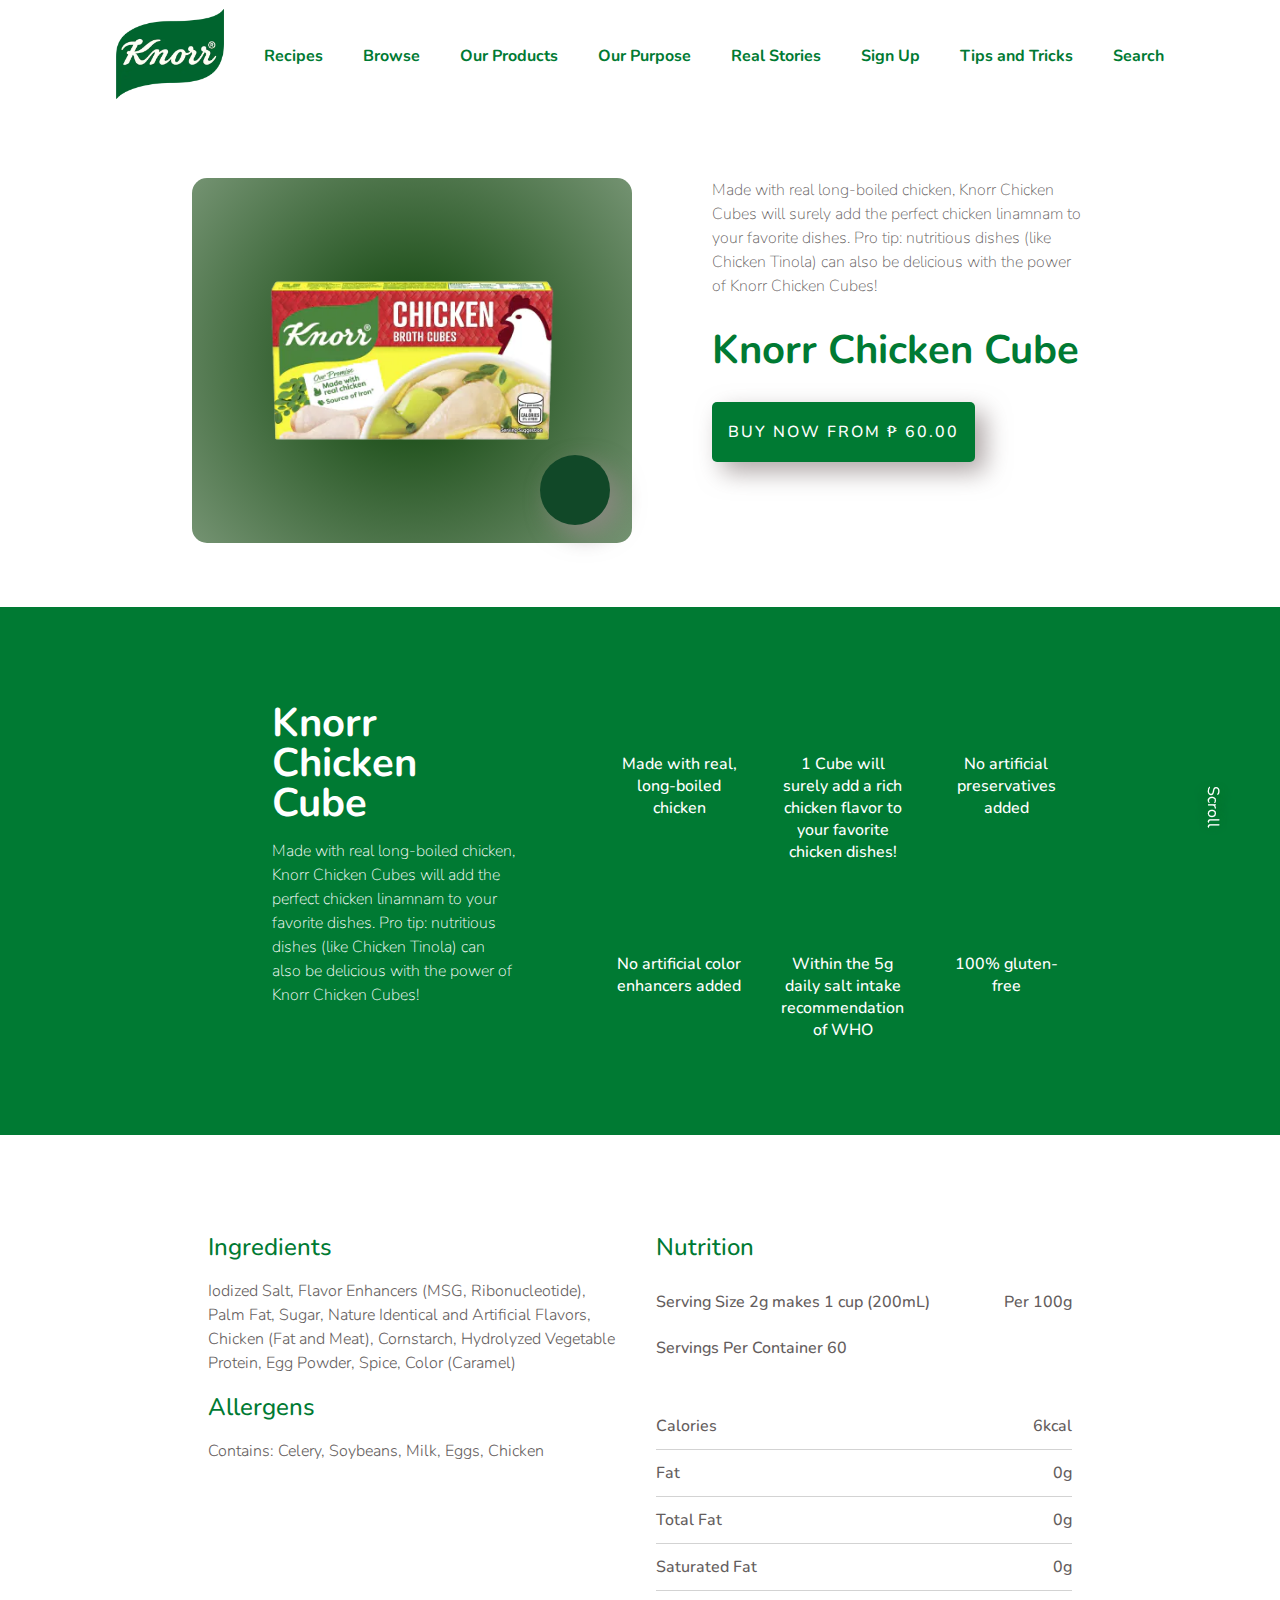
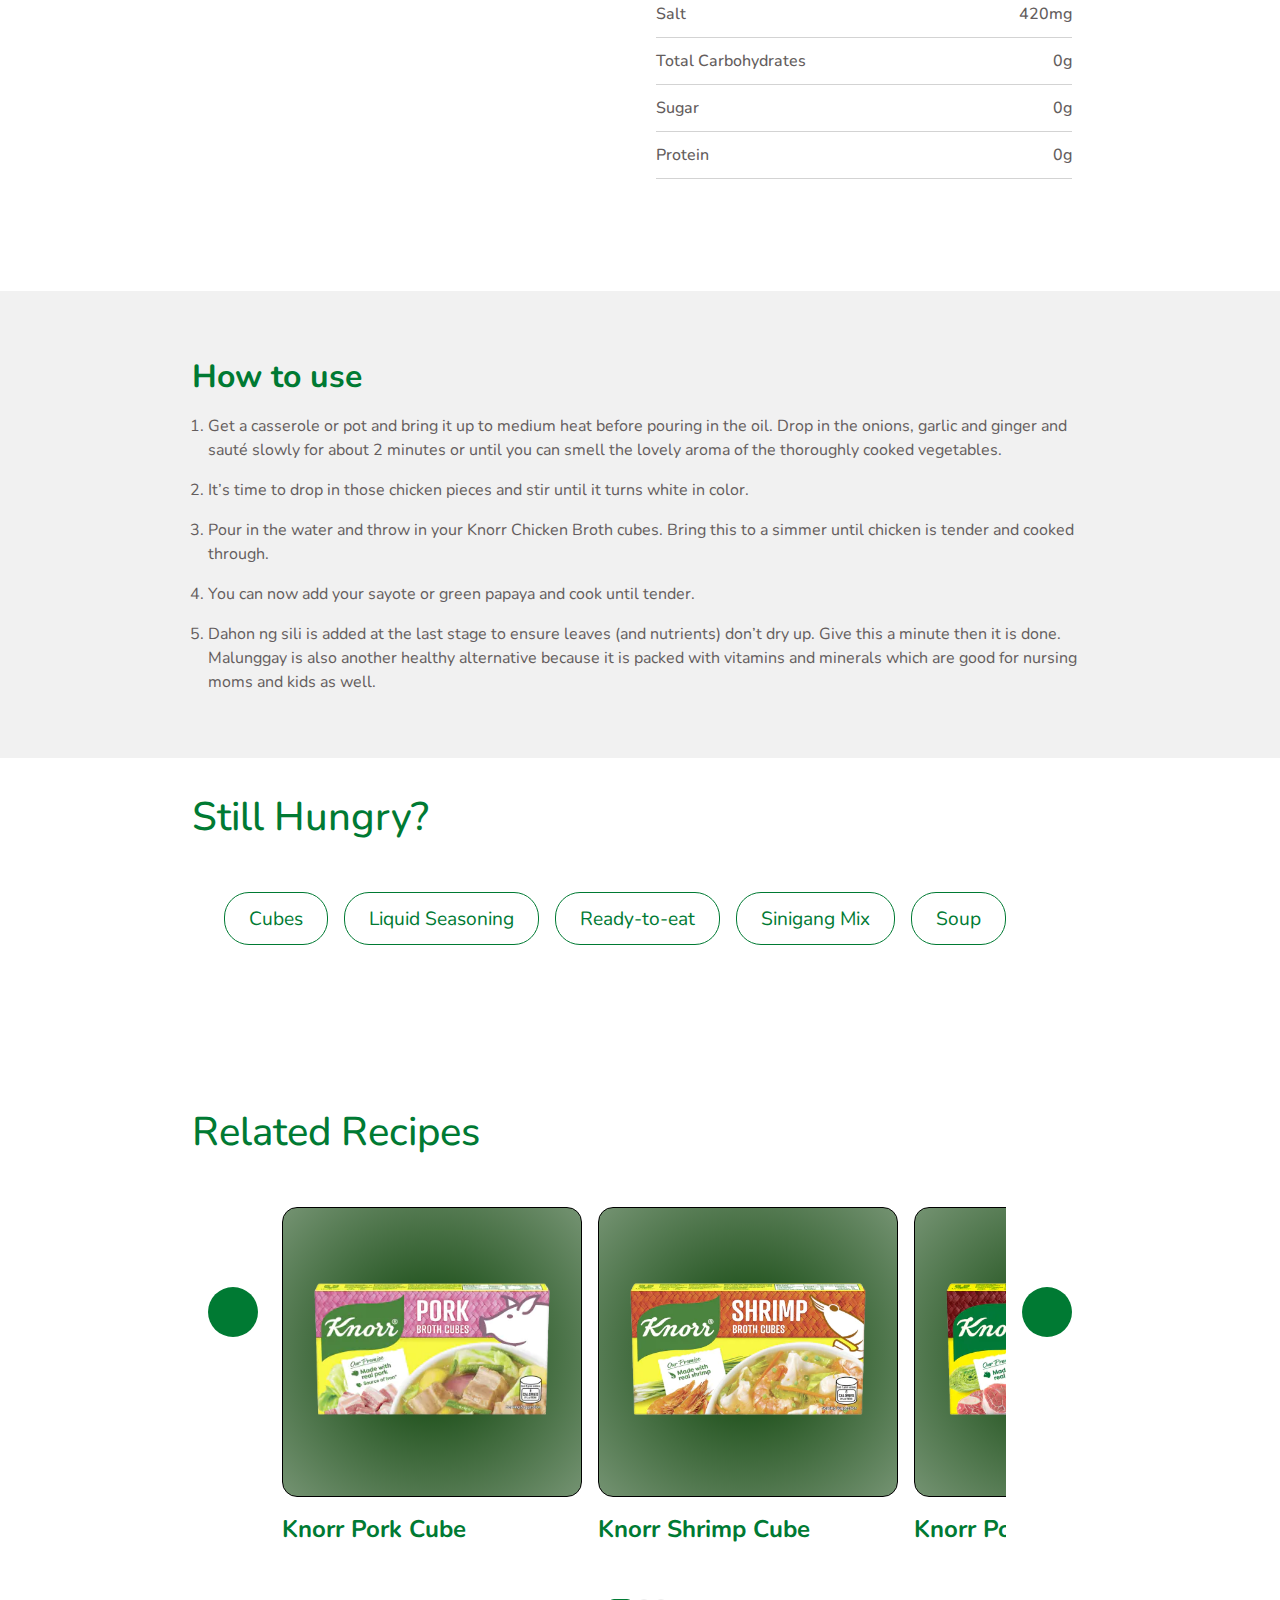
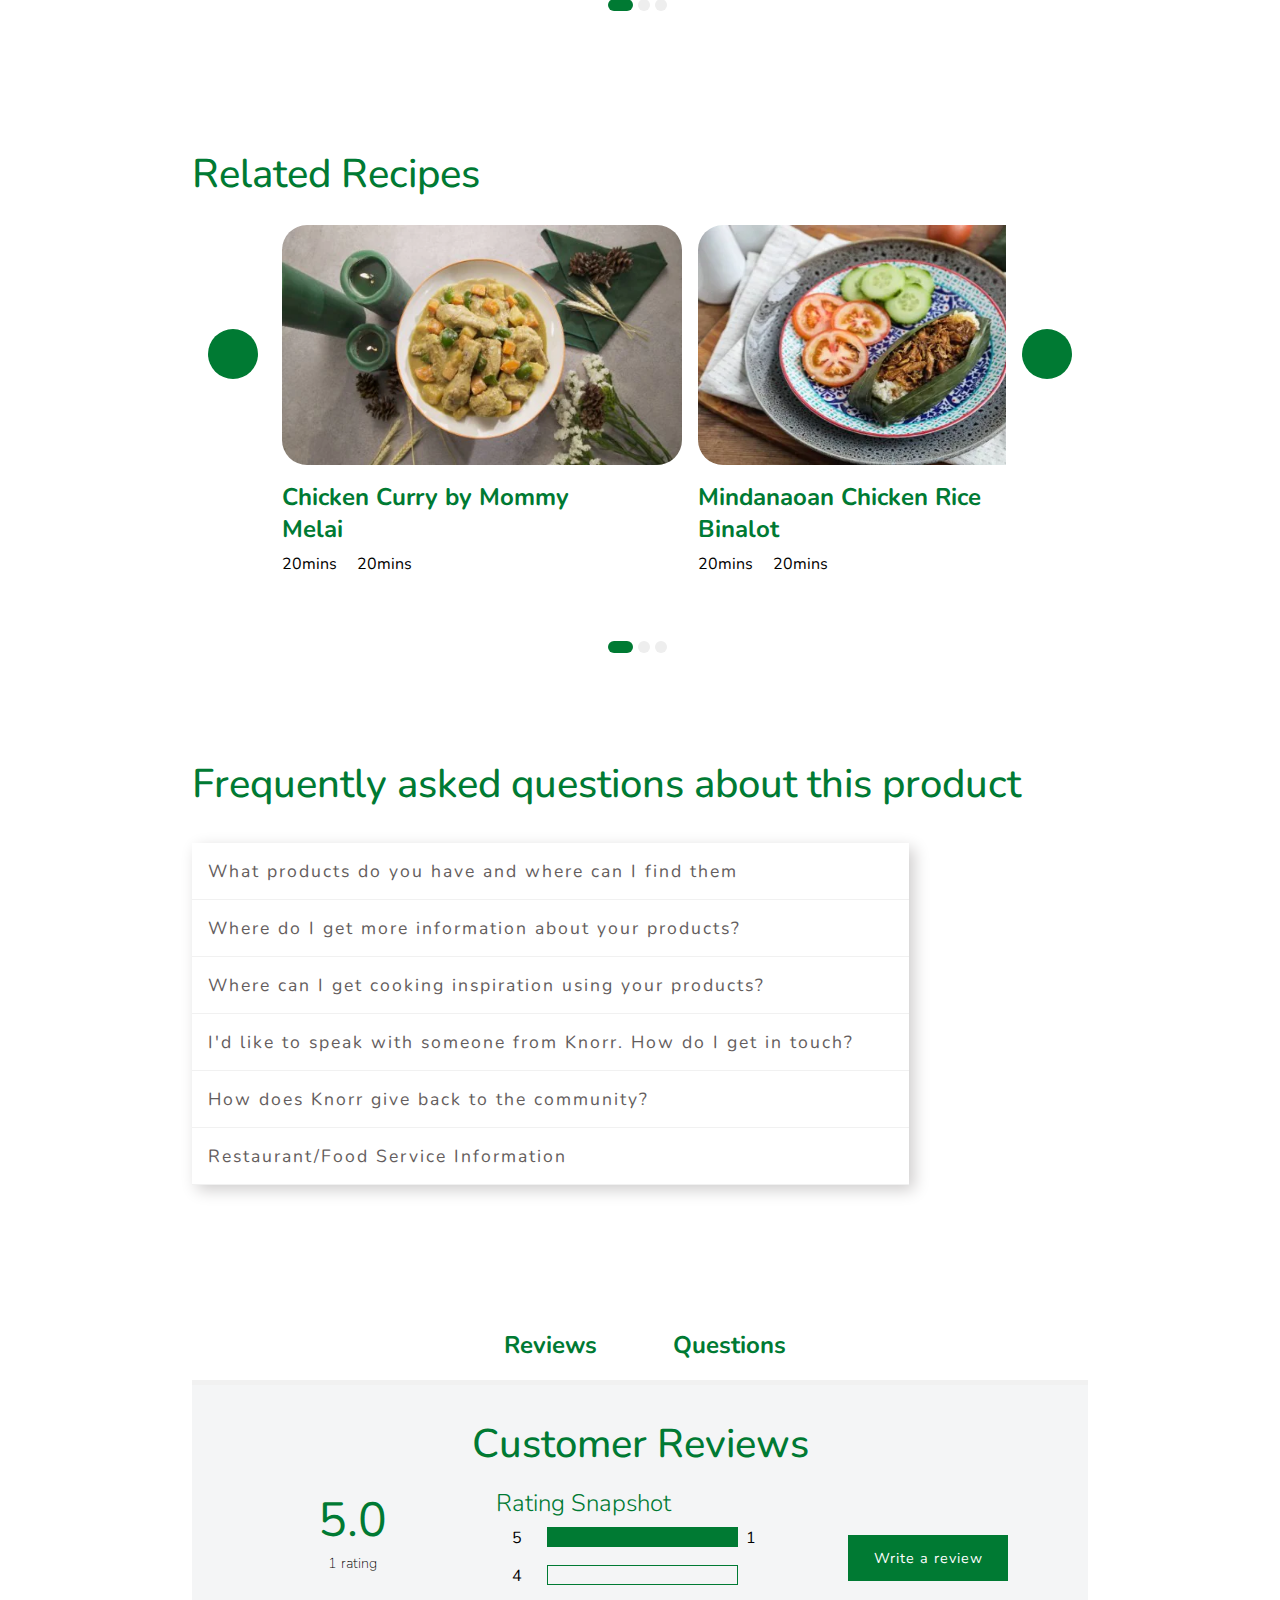
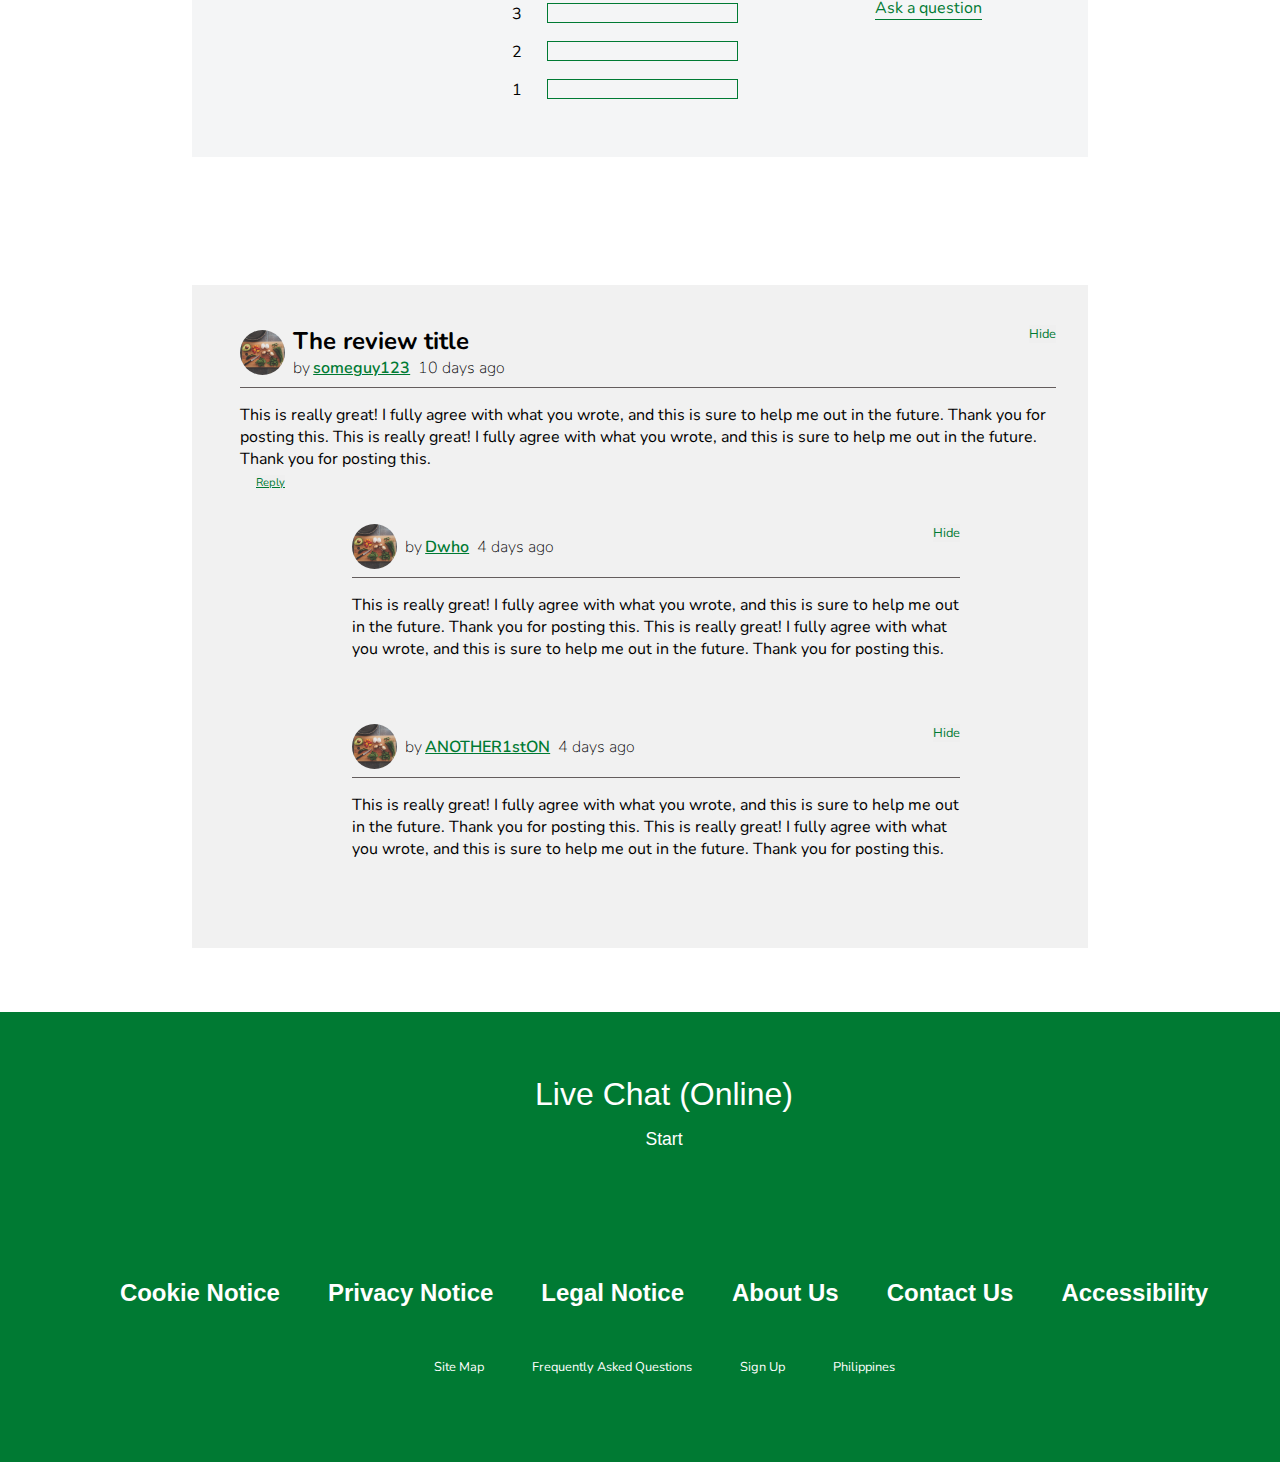
==== commit 1b7c010e: "Merge pull request #1 from jpcb17/main5" ====
--- a/Knorr-Website/pages/product-detail.html
+++ b/Knorr-Website/pages/product-detail.html
@@ -37,7 +37,43 @@
                         </ul>
                     </li>
 
-                    <li class="nav__item"><a class="nav__link" href="./product.html">Our Products</a></li>
+                    <li class="nav__item">
+                        <a class="nav__link"href="">Browse</a>
+                        <div class="browse">
+                            <ul class="browse__menu">
+                                <li class="browse__item browse__item--title">
+                                    <span class="browse__title">Cubes</span>
+                                </li>
+                                <li class="browse__item">
+                                    <a href="./products/knorr-chicken-cubes.html" class="browse__link">Chicken Cubes</a>
+                                </li>
+                                <li class="browse__item">
+                                    <a href="./products/knorr-pork-cubes.html" class="browse__link">Pork Cubes</a>
+                                </li>
+                                <li class="browse__item">
+                                    <a href="./products/knorr-shrimp-cubes.html" class="browse__link">Shrimp Cubes</a>
+                                </li>
+                                <li class="browse__item">
+                                    <a href="./products/knorr-beef-cubes.html" class="browse__link">Beef Cubes</a>
+                                </li>
+                            </ul>
+                            <ul class="browse__menu">
+                                <li class="browse__item browse__item--title">
+                                    <span class="browse__title">Recipe Mix</span>
+                                </li>
+                                <li class="browse__item">
+                                    <a href="./products/knorr-sinigang-sampaloc.html" class="browse__link">Sinigang sa Sampaloc Mix</a>
+                                </li>
+                                <li class="browse__item">
+                                    <a href="./products/knorr-ginataang-gulay.html" class="browse__link">Ginataang Gulay Mix</a>
+                                </li>
+                            </ul>
+                            
+                        </div>
+
+                    </li>
+
+                    <li class="nav__item"><a class="nav__link" href="./products.html">Our Products</a></li>
                     <li class="nav__item"><a class="nav__link" href="#">Our Purpose</a></li>
                     <li class="nav__item"><a class="nav__link" href="#">Real Stories</a></li>
                     <li class="nav__item"><a class="nav__link" href="#">Sign Up</a></li>
@@ -589,6 +625,92 @@
     </div>
 
 
+    <div class="section">
+
+        <div class="section__body">
+
+            <div class="review-thread">
+
+                <div class="review">
+                    <div class="review__head">
+                            <img src="../assets/images/banner2.jpeg" alt="" class="reviewer__img">
+                            <div class="review__details">
+                                <h4 class="review__title">The review title</h4>
+                                <div class="reviewer">
+                                    by <h5 class="reviewer__username">someguy123</h5> <span>10 days ago</span>
+                                </div>
+                            </div>
+
+                        <button class="review__toggler">Hide</button>
+                    </div>
+                    <div class="review__body">
+                            <p class="review__paragraph">
+                                This is really great! I fully agree with what you wrote, and this is sure to help me out in the future. Thank you for posting this.
+                                This is really great! I fully agree with what you wrote, and this is sure to help me out in the future. Thank you for posting this.
+                            </p>
+                            <button class="show-reply-btn">Reply</button>
+
+
+                            <div class="review review--reply">
+                                <div class="review__head">
+                                        <img src="../assets/images/banner2.jpeg" alt="" class="reviewer__img">
+                                        <div class="review__details">
+                                            <!-- <h4 class="review__title">The review title</h4> -->
+                                            <div class="reviewer">
+                                                by <h5 class="reviewer__username">Dwho</h5> <span>4 days ago</span>
+                                            </div>
+                                        </div>
+            
+                                    <button class="review__toggler">Hide</button>
+                                </div>
+                                <div class="review__body">
+                                        <p class="review__paragraph">
+                                            This is really great! I fully agree with what you wrote, and this is sure to help me out in the future. Thank you for posting this.
+                                            This is really great! I fully agree with what you wrote, and this is sure to help me out in the future. Thank you for posting this.
+                                        </p>
+            
+                                        <!-- <div class="review__reply">
+                                            <textarea class="review__reply__text" name="" id="" cols="30" rows="5" placeholder="Write a reply..."></textarea>
+                                            <button class="review__reply__btn">Reply</button>
+                                        </div> -->
+                                </div>
+                            </div>
+
+                            <div class="review review--reply">
+                                <div class="review__head">
+                                        <img src="../assets/images/banner2.jpeg" alt="" class="reviewer__img">
+                                        <div class="review__details">
+                                            <!-- <h4 class="review__title">The review title</h4> -->
+                                            <div class="reviewer">
+                                                by <h5 class="reviewer__username">ANOTHER1stON</h5> <span>4 days ago</span>
+                                            </div>
+                                        </div>
+            
+                                    <button class="review__toggler">Hide</button>
+                                </div>
+                                <div class="review__body">
+                                        <p class="review__paragraph">
+                                            This is really great! I fully agree with what you wrote, and this is sure to help me out in the future. Thank you for posting this.
+                                            This is really great! I fully agree with what you wrote, and this is sure to help me out in the future. Thank you for posting this.
+                                        </p>
+            
+                                        <!-- <div class="review__reply">
+                                            <textarea class="review__reply__text" name="" id="" cols="30" rows="5" placeholder="Write a reply..."></textarea>
+                                            <button class="review__reply__btn">Reply</button>
+                                        </div> -->
+                                </div>
+                            </div>
+
+                            
+                    </div>
+                </div>
+
+            </div>
+
+        </div>
+    </div>
+
+
 
     
     
@@ -706,5 +828,6 @@
     <script src="../assets/js/components/product-detail/faqs.js"></script>
     <script src="../assets/js/components/product-detail/tabs.js"></script>
     <script src="../assets/js/components/product-detail/review-modal.js"></script>
+    <script src="../assets/js/components/product-detail/review.js"></script>
 </body>
 </html>--- a/Knorr-Website/assets/css/index.css
+++ b/Knorr-Website/assets/css/index.css
@@ -11,7 +11,7 @@
 }
 
 .section {
-  width: 100%;
+  max-width: 100vw;
   padding: 2rem 15vw 2rem 15vw;
   display: -webkit-box;
   display: -ms-flexbox;
@@ -28,6 +28,18 @@
           align-items: flex-start;
 }
 
+@media (max-width: 1160px) {
+  .section--page-listing {
+    padding: 0 1rem;
+  }
+}
+
+@media (max-width: 1160px) {
+  .section--card-gallery {
+    padding: 0 1rem;
+  }
+}
+
 .section--centered {
   -webkit-box-pack: center;
       -ms-flex-pack: center;
@@ -52,6 +64,12 @@
   padding: 1rem 0;
 }
 
+@media (max-width: 1160px) {
+  .section__title {
+    font-size: 1.5rem;
+  }
+}
+
 .section__sub-title {
   font-weight: 500;
   color: #007a33;
@@ -70,10 +88,16 @@
   display: flex;
   -webkit-box-shadow: 5px;
           box-shadow: 5px;
-  width: 40%;
+  width: 70%;
   -webkit-box-shadow: 10px 10px 25px 0px rgba(148, 138, 138, 0.75);
           box-shadow: 10px 10px 25px 0px rgba(148, 138, 138, 0.75);
   border-radius: 5px;
+}
+
+@media (max-width: 1160px) {
+  .section__search {
+    width: 70%;
+  }
 }
 
 .section__search:has(input) {
@@ -131,6 +155,14 @@
           align-items: inherit;
 }
 
+.section--tags {
+  padding: 0 15vw;
+}
+
+.section--tags .section__body {
+  padding: 0;
+}
+
 .global-nav {
   display: -webkit-box;
   display: -ms-flexbox;
@@ -148,9 +180,126 @@
   height: 108px;
 }
 
+.global-nav__logo.mobile {
+  width: 80px;
+  height: 80px;
+}
+
+.global-nav__wrapper {
+  display: block;
+}
+
+@media (max-width: 1160px) {
+  .global-nav__wrapper {
+    display: none;
+  }
+}
+
+.global-nav__wrapper.mobile {
+  display: none;
+}
+
+@media (max-width: 1160px) {
+  .global-nav__wrapper.mobile {
+    display: -webkit-box;
+    display: -ms-flexbox;
+    display: flex;
+    -webkit-box-align: center;
+        -ms-flex-align: center;
+            align-items: center;
+    -webkit-box-pack: justify;
+        -ms-flex-pack: justify;
+            justify-content: space-between;
+  }
+}
+
+.global-nav__mobile__list {
+  background-color: #ffffff;
+  width: 100%;
+  display: -webkit-box;
+  display: -ms-flexbox;
+  display: flex;
+  -webkit-box-pack: justify;
+      -ms-flex-pack: justify;
+          justify-content: space-between;
+  -webkit-box-align: center;
+      -ms-flex-align: center;
+          align-items: center;
+  list-style-type: none;
+  padding: 25px;
+}
+
+.global-nav__mobile__list__item {
+  color: #007a33;
+}
+
+.global-nav__mobile__list__item__icon {
+  color: #007a33;
+  font-size: 30px;
+}
+
+.global-nav__mobile__nav {
+  position: fixed;
+  top: 0;
+  left: 0;
+  z-index: 999;
+  width: 100vw;
+  height: 100%;
+  background-color: green;
+  padding: 25px;
+  display: block;
+}
+
+.global-nav__mobile__nav.hidden {
+  display: none;
+}
+
+.global-nav__mobile__nav__icon {
+  color: #ffffff;
+  font-size: 30px;
+}
+
+.global-nav__mobile__nav__list {
+  margin-top: 25px;
+  margin-left: 25px;
+  list-style-type: none;
+}
+
+.global-nav__mobile__nav__list__item {
+  margin-bottom: 30px;
+  display: -webkit-box;
+  display: -ms-flexbox;
+  display: flex;
+  -webkit-box-align: center;
+      -ms-flex-align: center;
+          align-items: center;
+}
+
+.global-nav__mobile__nav__list__link {
+  color: #ffffff;
+  text-decoration: none;
+}
+
 .nav {
   z-index: 999;
   color: #ffffff;
+  display: block;
+}
+
+@media (max-width: 760px) {
+  .nav {
+    background-color: orange;
+  }
+}
+
+@media (max-width: 1160px) {
+  .nav {
+    background-color: red;
+  }
+}
+
+.nav.mobile {
+  background-color: black;
 }
 
 .nav--green {
@@ -190,6 +339,11 @@
   visibility: visible;
 }
 
+.nav__item:hover > .browse {
+  opacity: 1;
+  visibility: visible;
+}
+
 .nav__item:hover > a > i {
   -webkit-transition: all 1s;
   transition: all 1s;
@@ -203,6 +357,53 @@
   margin-left: 0;
 }
 
+.nav__item .browse {
+  display: -webkit-box;
+  display: -ms-flexbox;
+  display: flex;
+  -webkit-box-orient: horizontal;
+  -webkit-box-direction: normal;
+      -ms-flex-direction: row;
+          flex-direction: row;
+  background-color: #007a33;
+  opacity: 0;
+  visibility: hidden;
+  -webkit-transition: all 0.4s ease;
+  transition: all 0.4s ease;
+  background-color: #007a33;
+  border: 1px solid #007a33;
+  position: absolute;
+  margin-top: 1rem;
+  margin-left: -1.5rem;
+  padding: 1.5rem;
+  border-radius: 5px;
+}
+
+.nav__item .browse__title {
+  color: yellow;
+  font-size: 1.5rem;
+}
+
+.nav__item .browse__menu {
+  list-style-type: none;
+  padding: 1rem;
+}
+
+.nav__item .browse__item {
+  text-decoration: none;
+}
+
+.nav__item .browse__link {
+  text-decoration: none;
+  color: #ffffff;
+  font-size: 1rem;
+  line-height: 1.5rem;
+}
+
+.nav__item .browse__link:hover {
+  border-bottom: 2px solid #ffffff;
+}
+
 .nav__link {
   text-decoration: none;
   color: inherit;
@@ -219,6 +420,12 @@
   background-color: #007a33;
 }
 
+@media (max-width: 760px) {
+  .footer {
+    height: 100%;
+  }
+}
+
 .footer__container {
   display: -webkit-box;
   display: -ms-flexbox;
@@ -282,10 +489,34 @@
   font-size: 3rem;
 }
 
+@media (max-width: 760px) {
+  .footer__container .list--notice {
+    -webkit-box-orient: vertical;
+    -webkit-box-direction: normal;
+        -ms-flex-direction: column;
+            flex-direction: column;
+    -webkit-box-align: center;
+        -ms-flex-align: center;
+            align-items: center;
+  }
+}
+
 .footer__container .list--notice .list__link {
   font-family: 'Gill Sans', 'Gill Sans MT', Calibri, 'Trebuchet MS', sans-serif;
   font-size: 1.5rem;
   font-weight: 600;
+}
+
+@media (max-width: 760px) {
+  .footer__container .list--others {
+    -webkit-box-orient: vertical;
+    -webkit-box-direction: normal;
+        -ms-flex-direction: column;
+            flex-direction: column;
+    -webkit-box-align: center;
+        -ms-flex-align: center;
+            align-items: center;
+  }
 }
 
 .footer__container .list--others .list__link {
@@ -350,6 +581,12 @@
   width: 15vw;
 }
 
+@media (max-width: 760px) {
+  .page-listing-card {
+    width: 35vw;
+  }
+}
+
 .page-listing-card__img {
   border-radius: 10% 10% 0% 0%;
   width: 100%;
@@ -370,6 +607,9 @@
   display: -webkit-box;
   display: -ms-flexbox;
   display: flex;
+  -webkit-box-pack: center;
+      -ms-flex-pack: center;
+          justify-content: center;
   -ms-flex-wrap: wrap;
       flex-wrap: wrap;
 }
@@ -379,11 +619,22 @@
   -webkit-box-shadow: 0 4px 8px 0 rgba(0, 0, 0, 0.2);
           box-shadow: 0 4px 8px 0 rgba(0, 0, 0, 0.2);
   width: 15vw;
-  -webkit-box-flex: 1;
-      -ms-flex: 1;
-          flex: 1;
   height: auto;
   color: green;
+}
+
+.recipe-card-gallery .recipe-card--border-green {
+  border: 5px solid green;
+}
+
+@media (max-width: 1160px) {
+  .recipe-card-gallery .recipe-card {
+    width: 35vw;
+    margin-top: 1rem;
+  }
+  .recipe-card-gallery .recipe-card:nth-child(even) {
+    margin-right: 0;
+  }
 }
 
 .recipe-card-gallery .recipe-card--green {
@@ -411,7 +662,7 @@
 .recipe-card-gallery .recipe-card__body {
   height: 40%;
   width: 100%;
-  padding: 1rem .5rem 0 1rem;
+  padding: 1rem .5rem 1.5rem 1rem;
 }
 
 .recipe-card-gallery .recipe-card__title {
@@ -493,6 +744,7 @@
 }
 
 .story-card-gallery {
+  width: 100%;
   margin-top: 7rem;
   display: -webkit-box;
   display: -ms-flexbox;
@@ -503,14 +755,35 @@
           flex-direction: column;
 }
 
+@media (max-width: 760px) {
+  .story-card-gallery {
+    margin: 0;
+  }
+}
+
 .story-card-gallery .row {
   display: -webkit-box;
   display: -ms-flexbox;
   display: flex;
+}
+
+@media (max-width: 760px) {
+  .story-card-gallery .row {
+    -webkit-box-orient: vertical;
+    -webkit-box-direction: normal;
+        -ms-flex-direction: column;
+            flex-direction: column;
+  }
 }
 
 .story-card-gallery .row .col {
   margin-right: 2rem;
+}
+
+@media (max-width: 760px) {
+  .story-card-gallery .row .col {
+    margin: 0;
+  }
 }
 
 .story-card-gallery .row .col .story-card {
@@ -521,6 +794,14 @@
           box-shadow: 10px 10px 25px 0px rgba(148, 138, 138, 0.75);
 }
 
+@media (max-width: 760px) {
+  .story-card-gallery .row .col .story-card {
+    height: 100%;
+    width: 100%;
+    margin: 0;
+  }
+}
+
 .story-card-gallery .row .col .story-card__img {
   height: 100%;
   width: 100%;
@@ -544,6 +825,12 @@
 .story-card-gallery .row .col .story-card--left {
   margin-bottom: 25%;
   margin-top: -25%;
+}
+
+@media (max-width: 760px) {
+  .story-card-gallery .row .col .story-card--left {
+    margin: 0;
+  }
 }
 
 .story-card-gallery .row .col .story-card--last {
@@ -563,6 +850,12 @@
   margin-top: 25%;
 }
 
+@media (max-width: 760px) {
+  .story-card-gallery .row .col .story-card--right {
+    margin: 0;
+  }
+}
+
 .section-movement {
   background-color: #ffffff;
   color: #ffffff;
@@ -573,6 +866,12 @@
 .hero-movement {
   position: relative;
   height: 70vh;
+}
+
+@media (max-width: 760px) {
+  .hero-movement {
+    height: 35vh;
+  }
 }
 
 .hero-movement__overlay {
@@ -617,11 +916,23 @@
   font-weight: bold;
 }
 
+@media (max-width: 760px) {
+  .hero-movement__title {
+    font-size: 32px;
+  }
+}
+
 .hero-movement__description {
   margin-top: .5rem;
   width: 70%;
   font-size: 1.1rem;
   text-align: center;
+}
+
+@media (max-width: 760px) {
+  .hero-movement__description {
+    font-size: 15px;
+  }
 }
 
 .hero-movement__img {
@@ -755,6 +1066,13 @@
           align-items: flex-start;
 }
 
+@media (max-width: 760px) {
+  .product-card-container {
+    -ms-flex-wrap: wrap;
+        flex-wrap: wrap;
+  }
+}
+
 .product-card-container--flex {
   overflow-x: auto;
   scroll-behavior: smooth;
@@ -780,6 +1098,12 @@
           align-items: center;
 }
 
+@media (max-width: 1160px) {
+  .product-card-container .product-card {
+    width: 46%;
+  }
+}
+
 .product-card-container .product-card--flex {
   -webkit-box-flex: 0;
       -ms-flex: 0 0 auto;
@@ -787,6 +1111,15 @@
 }
 
 .product-card-container .product-card__head {
+  display: -webkit-box;
+  display: -ms-flexbox;
+  display: flex;
+  -webkit-box-align: center;
+      -ms-flex-align: center;
+          align-items: center;
+  -webkit-box-pack: center;
+      -ms-flex-pack: center;
+          justify-content: center;
   margin-top: 1.5rem;
   width: 100%;
   height: 60%;
@@ -829,11 +1162,25 @@
   display: block;
 }
 
+@media (max-width: 1160px) {
+  .product-card-container .product-card__body {
+    height: 25%;
+    margin-top: 1rem;
+    padding: 0;
+  }
+}
+
 .product-card-container .product-card__title {
   color: #007a33;
   font-size: 1.5rem;
   width: 100%;
   height: 50%;
+}
+
+@media (max-width: 1280px) {
+  .product-card-container .product-card__title {
+    font-size: 1rem;
+  }
 }
 
 .product-card-container .product-card__cta {
@@ -943,9 +1290,11 @@
   display: -ms-flexbox;
   display: flex;
   padding: 1rem;
-}
-
-.tag-container .tag {
+  -ms-flex-wrap: wrap;
+      flex-wrap: wrap;
+}
+
+.tag {
   border: 1px solid #007a33;
   padding: .8rem 1.5rem;
   border-radius: 25px;
@@ -953,11 +1302,31 @@
   text-decoration: none;
   font-size: 1.2rem;
   margin-left: 1rem;
-}
-
-.tag-container .tag:hover {
+  margin-bottom: 1rem;
+  white-space: nowrap;
+}
+
+@media (max-width: 760px) {
+  .tag {
+    font-size: .7rem;
+    padding: .4rem .75rem;
+    margin-left: .3rem;
+    margin-bottom: .1rem;
+  }
+}
+
+.tag--sm {
+  letter-spacing: 1px;
+  text-transform: uppercase;
+  font-weight: 800;
+  font-size: .6rem;
+  padding: .4rem .8rem;
+}
+
+.tag:hover {
   color: #ffffff;
   background-color: #007a33;
+  border: 1px solid #007a33;
 }
 
 .product-detail-container {
@@ -965,10 +1334,27 @@
   display: -webkit-box;
   display: -ms-flexbox;
   display: flex;
+}
+
+@media (max-width: 760px) {
+  .product-detail-container {
+    -ms-flex-wrap: wrap;
+        flex-wrap: wrap;
+  }
 }
 
 .product-detail-container--green {
   background-color: #007a33;
+}
+
+@media (max-width: 1160px) {
+  .product-detail-container--green {
+    -webkit-box-orient: vertical;
+    -webkit-box-direction: normal;
+        -ms-flex-direction: column;
+            flex-direction: column;
+    padding-left: 0;
+  }
 }
 
 .product-detail__img-wrapper {
@@ -989,6 +1375,15 @@
   border-radius: 15px;
   background: #063d02;
   background: radial-gradient(circle, #063d02 0%, rgba(6, 61, 2, 0.55646) 100%);
+}
+
+@media (max-width: 760px) {
+  .product-detail__img-wrapper {
+    -webkit-box-flex: 0;
+        -ms-flex: none;
+            flex: none;
+    width: 100%;
+  }
 }
 
 .product-detail__img {
@@ -1041,6 +1436,17 @@
   padding-left: 5rem;
 }
 
+@media (max-width: 760px) {
+  .product-detail__details {
+    margin-top: 1rem;
+    -webkit-box-flex: 0;
+        -ms-flex: none;
+            flex: none;
+    width: 100%;
+    padding-left: 0;
+  }
+}
+
 .product-detail__details--more {
   padding-left: 5rem;
   -webkit-box-flex: 2;
@@ -1055,6 +1461,12 @@
           flex-direction: column;
 }
 
+@media (max-width: 1160px) {
+  .product-detail__details--more {
+    padding-left: 0;
+  }
+}
+
 .product-detail__description {
   color: #645d5d;
   line-height: 1.5rem;
@@ -1068,11 +1480,19 @@
 .product-detail__title {
   color: #ffffff;
   font-size: 2.5rem;
-  padding: 2rem 0;
+  padding: 2rem 0 1rem 0;
+  line-height: 2.5rem;
 }
 
 .product-detail__title--green {
   color: #007a33;
+}
+
+@media (max-width: 1160px) {
+  .product-detail__title--green {
+    font-size: 1.5rem;
+    line-height: 1.5rem;
+  }
 }
 
 .product-detail__buy {
@@ -1090,12 +1510,22 @@
   background-color: #007a33;
   border-radius: 5px;
   border: none;
+  margin-top: 1rem;
+}
+
+@media (max-width: 1160px) {
+  .product-detail__buy {
+    font-size: .7rem;
+    padding: .8rem .4rem;
+  }
 }
 
 .product-detail__icon-card-container {
   display: -webkit-box;
   display: -ms-flexbox;
   display: flex;
+  -ms-flex-wrap: wrap;
+      flex-wrap: wrap;
 }
 
 .product-detail__icon-card-container .icon-card {
@@ -1118,6 +1548,15 @@
   height: 200px;
 }
 
+@media (max-width: 760px) {
+  .product-detail__icon-card-container .icon-card {
+    width: 170px;
+    -webkit-box-flex: 0;
+        -ms-flex: none;
+            flex: none;
+  }
+}
+
 .product-detail__icon-card-container .icon-card__icon-wrapper {
   padding: 1rem;
 }
@@ -1150,6 +1589,15 @@
       -ms-flex-direction: column;
           flex-direction: column;
   padding: 1rem;
+}
+
+@media (max-width: 760px) {
+  .product-detail__nutrition {
+    -webkit-box-flex: 0;
+        -ms-flex: none;
+            flex: none;
+    width: 100%;
+  }
 }
 
 .product-detail__nutrition .nutrition-card {
@@ -1304,9 +1752,23 @@
           flex: 0 0 auto;
 }
 
+@media (max-width: 1160px) {
+  .carousel .card {
+    width: 300px;
+    height: 300px;
+  }
+}
+
 .carousel .card--product {
   width: 300px;
   height: 400px;
+}
+
+@media (max-width: 1160px) {
+  .carousel .card--product {
+    width: 200px;
+    height: 350px;
+  }
 }
 
 .carousel .card--product__head {
@@ -1359,6 +1821,12 @@
   color: #007a33;
 }
 
+@media (max-width: 1160px) {
+  .carousel .card__title {
+    font-size: 1rem;
+  }
+}
+
 .carousel .card__spn {
   margin-right: 1rem;
 }
@@ -1379,6 +1847,12 @@
   width: 80%;
 }
 
+@media (max-width: 760px) {
+  .accordion {
+    width: 100%;
+  }
+}
+
 .accordion-wrapper {
   width: 100%;
   height: 100%;
@@ -1406,12 +1880,26 @@
 
 .accordion__button span {
   cursor: pointer;
+}
+
+@media (max-width: 1160px) {
+  .accordion__button {
+    -webkit-box-align: start;
+        -ms-flex-align: start;
+            align-items: flex-start;
+  }
 }
 
 .accordion__label {
   font-size: 1.1rem;
   letter-spacing: 2px;
   color: #645d5d;
+}
+
+@media (max-width: 760px) {
+  .accordion__label {
+    font-size: .8rem;
+  }
 }
 
 .accordion__text {
@@ -1461,6 +1949,12 @@
   border-bottom: 3px solid transparent;
 }
 
+@media (max-width: 760px) {
+  .tabs .tab__button {
+    font-size: 1rem;
+  }
+}
+
 .tabs .tab__button:hover {
   cursor: pointer;
   border-bottom: 3px solid #007a33;
@@ -1514,6 +2008,12 @@
   padding: 1rem;
 }
 
+@media (max-width: 760px) {
+  .tabs .tab__panel__title {
+    font-size: 1.5rem;
+  }
+}
+
 .tabs .tab__panel--review {
   width: 100%;
 }
@@ -1523,6 +2023,15 @@
   display: -webkit-box;
   display: -ms-flexbox;
   display: flex;
+}
+
+@media (max-width: 1160px) {
+  .tabs .tab__panel--review__row {
+    -webkit-box-orient: vertical;
+    -webkit-box-direction: normal;
+        -ms-flex-direction: column;
+            flex-direction: column;
+  }
 }
 
 .tabs .tab__panel--review__col {
@@ -1551,6 +2060,12 @@
   color: #007a33;
 }
 
+@media (max-width: 1160px) {
+  .tabs .tab__panel--review__col .review-rating__number {
+    font-size: 2rem;
+  }
+}
+
 .tabs .tab__panel--review__col .review-rating__stars {
   width: 100%;
   display: -webkit-box;
@@ -1564,6 +2079,12 @@
           justify-content: center;
   color: #ffcf76;
   font-size: 2rem;
+}
+
+@media (max-width: 1160px) {
+  .tabs .tab__panel--review__col .review-rating__stars {
+    font-size: 1.5rem;
+  }
 }
 
 .tabs .tab__panel--review__col .review-rating__count {
@@ -1580,6 +2101,12 @@
   color: #007a33;
   font-size: 1.5rem;
   font-weight: 300;
+}
+
+@media (max-width: 760px) {
+  .tabs .tab__panel--review__col .rating-snapshot__title {
+    font-size: 1rem;
+  }
 }
 
 .tabs .tab__panel--review__col .rating-snapshot__row {
@@ -1595,9 +2122,13 @@
       -ms-flex: 1;
           flex: 1;
   padding: 0 .5rem;
+  display: -webkit-box;
+  display: -ms-flexbox;
+  display: flex;
 }
 
 .tabs .tab__panel--review__col .rating-snapshot__label .fa-star {
+  padding: 1.2px 0 0 1px;
   color: #ffc107;
 }
 
@@ -1610,6 +2141,7 @@
 }
 
 .tabs .tab__panel--review__col .rating-snapshot__bar {
+  margin-left: 5px;
   height: 20px;
   width: 70%;
   border: 1px solid #007a33;
@@ -1729,6 +2261,15 @@
   display: flex;
 }
 
+@media (max-width: 1160px) {
+  .review-modal__row {
+    -webkit-box-orient: vertical;
+    -webkit-box-direction: normal;
+        -ms-flex-direction: column;
+            flex-direction: column;
+  }
+}
+
 .review-modal__col {
   width: 100%;
   -webkit-box-flex: 1;
@@ -1807,6 +2348,177 @@
   color: #ffffff;
   font-size: 1rem;
   border-radius: 50px;
+}
+
+.review-thread {
+  padding: 1.5rem 1rem;
+  background-color: #f1f1f1;
+  width: 100%;
+}
+
+.review {
+  display: -webkit-box;
+  display: -ms-flexbox;
+  display: flex;
+  -webkit-box-orient: vertical;
+  -webkit-box-direction: normal;
+      -ms-flex-direction: column;
+          flex-direction: column;
+  padding: 1rem;
+  padding-left: 2rem;
+}
+
+.review--reply {
+  margin: 1rem 5rem 2rem 5rem;
+}
+
+.review__head {
+  position: relative;
+  display: -webkit-box;
+  display: -ms-flexbox;
+  display: flex;
+  -webkit-box-pack: start;
+      -ms-flex-pack: start;
+          justify-content: flex-start;
+  -webkit-box-align: center;
+      -ms-flex-align: center;
+          align-items: center;
+  border-bottom: 1px solid #645d5d;
+  padding-bottom: .5rem;
+}
+
+@media (max-width: 760px) {
+  .review__head {
+    -webkit-box-orient: vertical;
+    -webkit-box-direction: normal;
+        -ms-flex-direction: column;
+            flex-direction: column;
+  }
+}
+
+.review__head .reviewer {
+  display: -webkit-box;
+  display: -ms-flexbox;
+  display: flex;
+  -webkit-box-pack: start;
+      -ms-flex-pack: start;
+          justify-content: flex-start;
+  -webkit-box-align: center;
+      -ms-flex-align: center;
+          align-items: center;
+  font-weight: 100;
+}
+
+.review__head .reviewer__img {
+  height: 45px;
+  width: 45px;
+  -o-object-fit: cover;
+     object-fit: cover;
+  border-radius: 50%;
+}
+
+.review__head .reviewer__username {
+  font-size: 1rem;
+  font-weight: 600;
+  padding: 0 .5rem 0 .2rem;
+  color: #007a33;
+  text-decoration: underline;
+}
+
+.review__details {
+  padding-left: .5rem;
+  display: -webkit-box;
+  display: -ms-flexbox;
+  display: flex;
+  -webkit-box-orient: vertical;
+  -webkit-box-direction: normal;
+      -ms-flex-direction: column;
+          flex-direction: column;
+}
+
+.review__toggler {
+  font-size: .8rem;
+  color: #007a33;
+  border: none;
+  position: absolute;
+  right: 0;
+  top: 0;
+}
+
+.review__toggler:hover {
+  cursor: pointer;
+}
+
+.review__title {
+  font-size: 1.5rem;
+}
+
+.review__body {
+  padding-top: 1rem;
+}
+
+.review__body .show-reply-btn {
+  border: none;
+  text-decoration: underline;
+  font-size: .7rem;
+  color: #007a33;
+  margin-left: 1rem;
+}
+
+.review__body .show-reply-btn:hover {
+  cursor: pointer;
+}
+
+.review__reply {
+  padding: 1rem 0;
+}
+
+.review__reply textarea {
+  width: 100%;
+  padding: 1rem;
+  font-size: 1rem;
+}
+
+.review__reply button {
+  border: none;
+  color: #ffffff;
+  background-color: #007a33;
+  padding: .5rem 1rem;
+  border-radius: 5px;
+  -webkit-box-shadow: 5px 5px 10px #aba4a4;
+          box-shadow: 5px 5px 10px #aba4a4;
+}
+
+.review__reply button:hover {
+  cursor: pointer;
+}
+
+.list {
+  list-style-position: inside;
+}
+
+.list__menu {
+  margin-left: 1rem;
+}
+
+.list__title {
+  color: #007a33;
+  font-size: 2rem;
+}
+
+.list__sub-title {
+  font-weight: 100;
+  font-size: 2rem;
+}
+
+.list__item {
+  padding-top: 1rem;
+  color: #645d5d;
+}
+
+.list__item p {
+  font-size: 1rem;
+  line-height: 1.5rem;
 }
 
 .cta-container {
